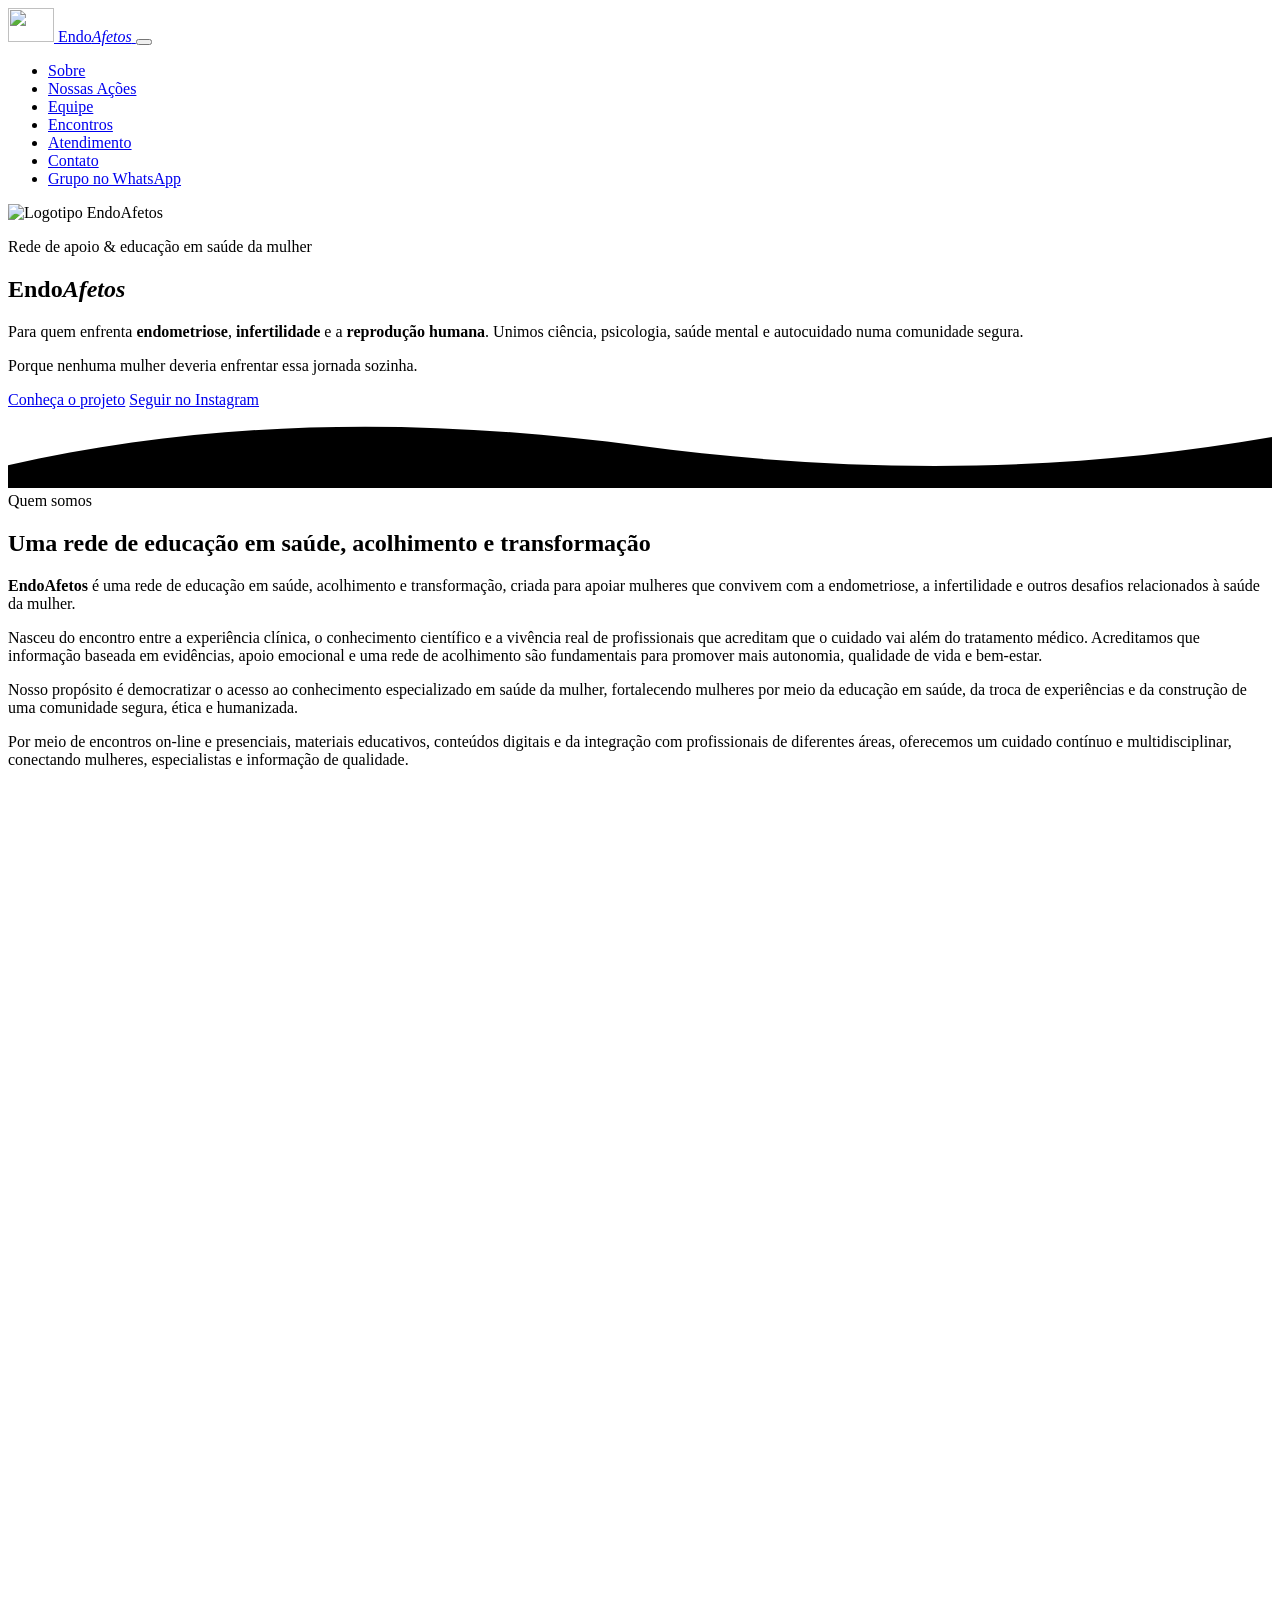
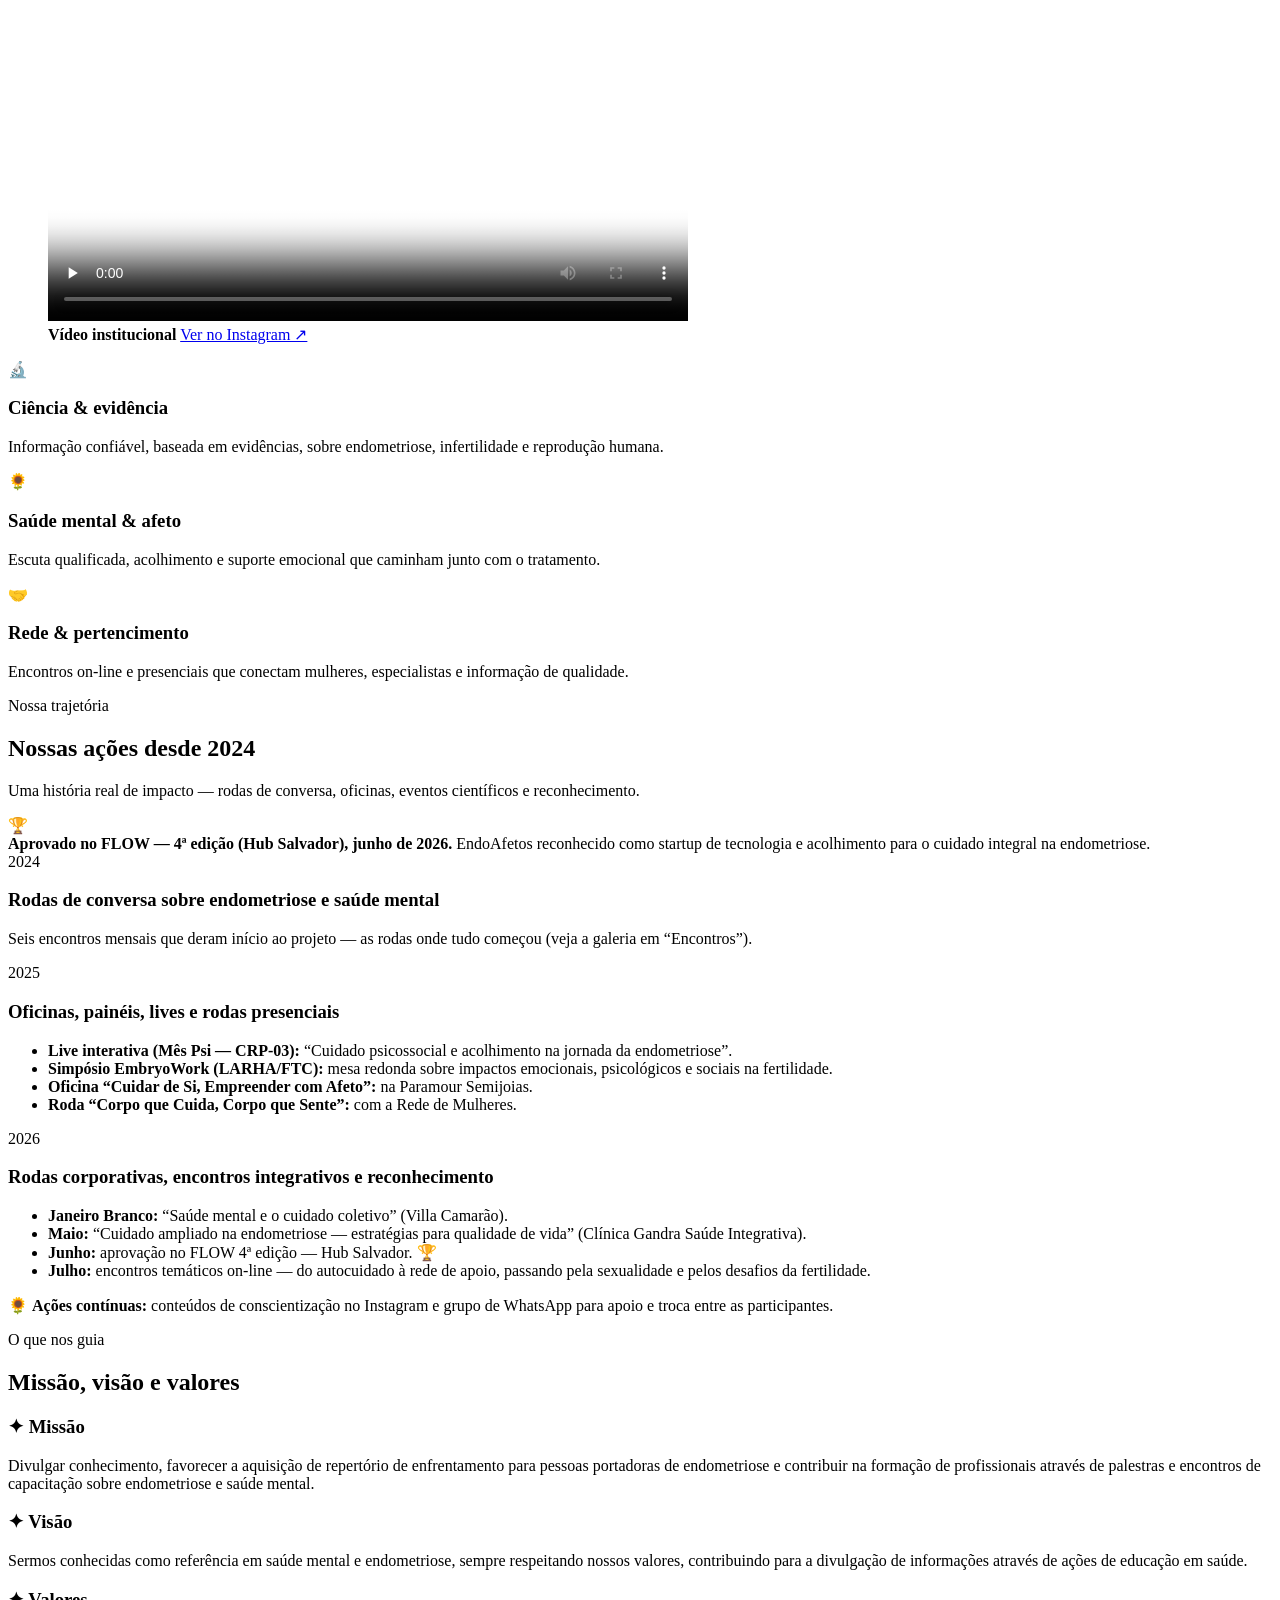
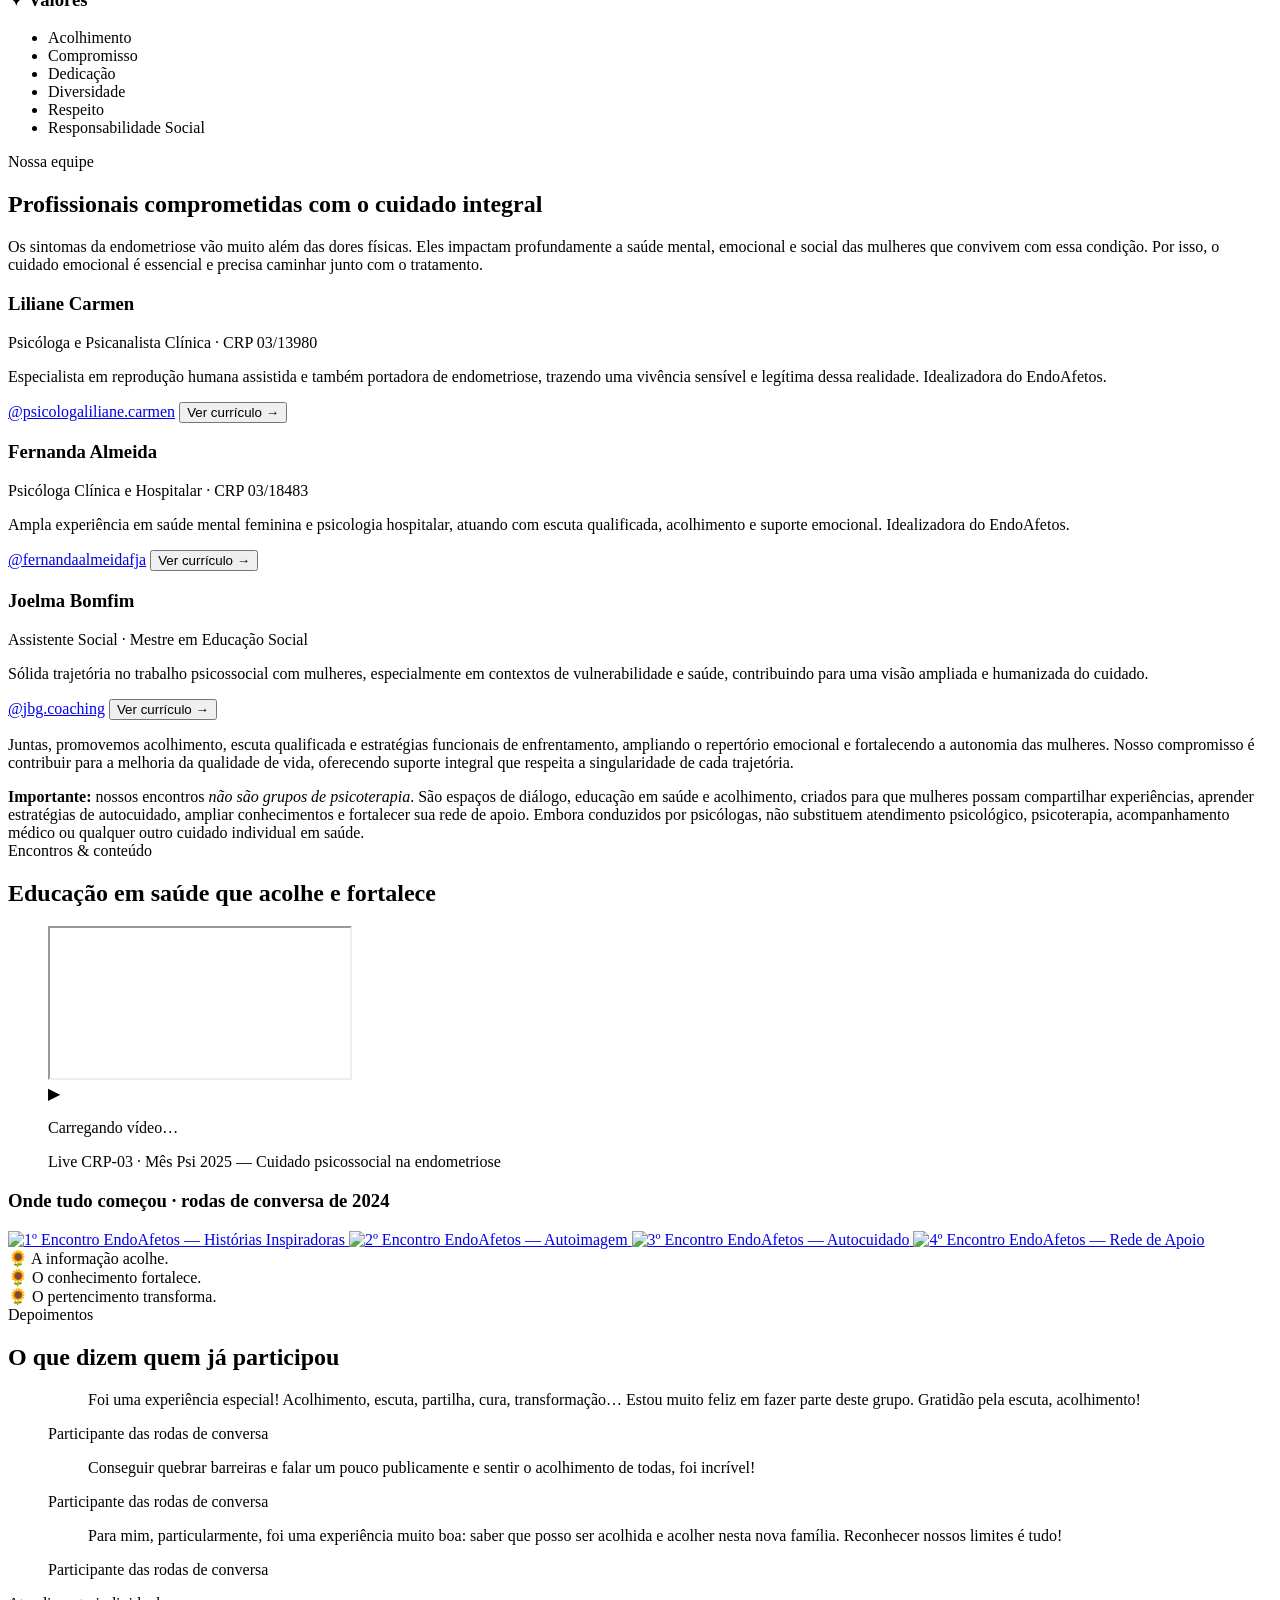
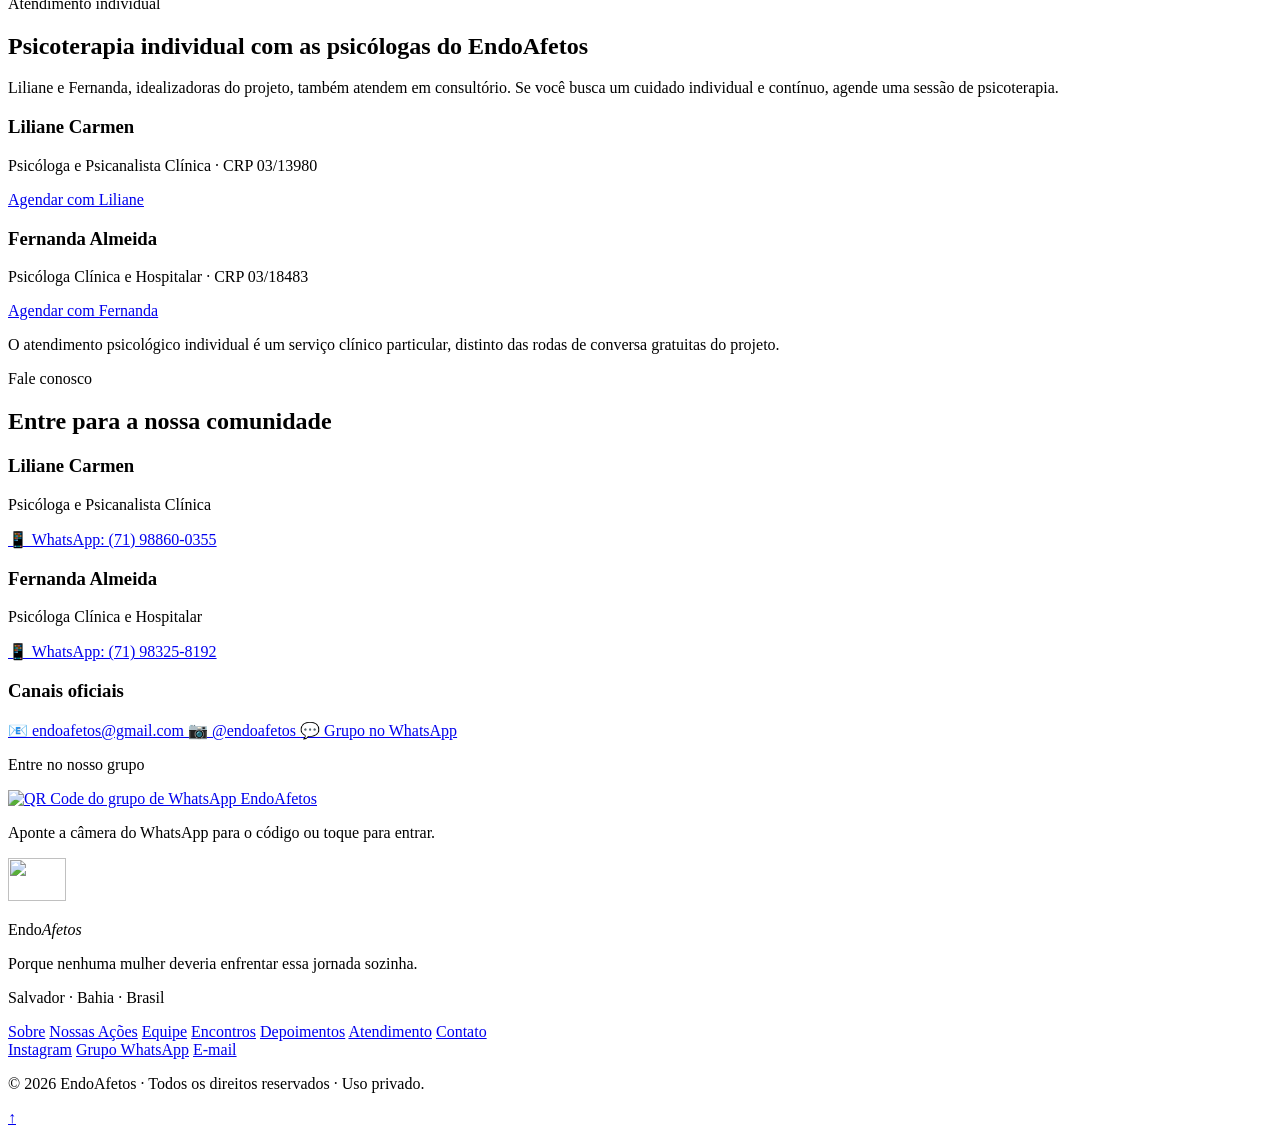
==== index.html @ ef3b1a1c "Add Google Analytics tracking code Added Google Analytics tracking code to the HTML file." ====
<!DOCTYPE html>
<html lang="pt-BR">
<head>
  <!-- Google tag (gtag.js) -->
<script async src="https://www.googletagmanager.com/gtag/js?id=G-DM0P31BK5B">
</script>
<script>
  window.dataLayer = window.dataLayer || [];
  function gtag(){dataLayer.push(arguments);}
  gtag('js', new Date());

  gtag('config', 'G-DM0P31BK5B');
</script>
<meta charset="UTF-8" />
<meta name="viewport" content="width=device-width, initial-scale=1.0" />

<!-- ============================================================= -->
<!--  SEO PRINCIPAL                                                -->
<!-- ============================================================= -->
<title>EndoAfetos — Endometriose e Saúde da Mulher | Salvador</title>
<meta name="description" content="EndoAfetos: rede de apoio e educação em saúde da mulher com endometriose, infertilidade e reprodução humana, em Salvador-BA. Você não está sozinha." />
<meta name="keywords" content="Endometriose, Infertilidade, Saúde da Mulher, Educação em Saúde, Saúde Mental Feminina, Psicologia na Endometriose, Rede de Apoio para Endometriose, Autocuidado Feminino, Reprodução Humana, Comunidade para Mulheres com Endometriose, Salvador, Bahia, Brasil" />
<meta name="author" content="EndoAfetos" />
<meta name="robots" content="index, follow, max-image-preview:large" />
<meta name="language" content="Portuguese" />
<meta name="rating" content="general" />
<link rel="canonical" href="https://www.endoafetos.com.br/" />

<!-- ============================================================= -->
<!--  GEOLOCALIZAÇÃO (Salvador > Bahia > Brasil)                   -->
<!-- ============================================================= -->
<meta name="geo.region" content="BR-BA" />
<meta name="geo.placename" content="Salvador, Bahia, Brasil" />
<meta name="geo.position" content="-12.9714;-38.5014" />
<meta name="ICBM" content="-12.9714, -38.5014" />
<meta name="DC.title" content="EndoAfetos — Salvador, Bahia, Brasil" />

<!-- ============================================================= -->
<!--  OPEN GRAPH / REDES SOCIAIS                                   -->
<!-- ============================================================= -->
<meta property="og:type" content="website" />
<meta property="og:site_name" content="EndoAfetos" />
<meta property="og:locale" content="pt_BR" />
<meta property="og:title" content="EndoAfetos — Rede de Apoio e Educação em Saúde da Mulher" />
<meta property="og:description" content="Rede de apoio e educação em saúde da mulher, para quem enfrenta endometriose, infertilidade e reprodução humana. Uma comunidade segura em Salvador, Bahia." />
<meta property="og:url" content="https://www.endoafetos.com.br/" />
<meta property="og:image" content="https://www.endoafetos.com.br/assets/logo.jpg" />
<meta property="og:image:alt" content="EndoAfetos — rede de apoio para mulheres com endometriose" />

<meta name="twitter:card" content="summary_large_image" />
<meta name="twitter:title" content="EndoAfetos — Rede de Apoio e Educação em Saúde da Mulher" />
<meta name="twitter:description" content="Rede de apoio e educação em saúde da mulher: endometriose, infertilidade e reprodução humana. Salvador, Bahia." />
<meta name="twitter:image" content="https://www.endoafetos.com.br/assets/logo.jpg" />
<meta name="twitter:image:alt" content="EndoAfetos — rede de apoio para mulheres com endometriose" />

<meta name="theme-color" content="#b3427a" />

<!-- Ícones -->
<link rel="icon" href="favicon.ico" sizes="any" />
<link rel="icon" type="image/png" href="assets/logo.png" />
<link rel="apple-touch-icon" href="assets/logo.png" />

<!-- Fontes -->
<link rel="preconnect" href="https://fonts.googleapis.com" />
<link rel="preconnect" href="https://fonts.gstatic.com" crossorigin />
<link href="https://fonts.googleapis.com/css2?family=Fraunces:ital,opsz,wght@0,9..144,400;0,9..144,500;0,9..144,600;1,9..144,400&family=Nunito:wght@300;400;500;600;700&display=swap" rel="stylesheet" />

<!-- Estilos -->
<link rel="stylesheet" href="styles.css" />

<!-- ============================================================= -->
<!--  DADOS ESTRUTURADOS (JSON-LD)                                 -->
<!-- ============================================================= -->
<script type="application/ld+json">
{
  "@context": "https://schema.org",
  "@type": ["Organization", "MedicalOrganization"],
  "name": "EndoAfetos",
  "alternateName": "EndoAfetos — Rede de Apoio e Educação em Saúde da Mulher",
  "description": "Rede de apoio e educação em saúde da mulher, para quem enfrenta endometriose, infertilidade e reprodução humana. Une ciência, psicologia, saúde mental e autocuidado numa comunidade segura.",
  "url": "https://www.endoafetos.com.br/",
  "logo": "https://www.endoafetos.com.br/assets/logo.png",
  "email": "endoafetos@gmail.com",
  "telephone": "+55-71-98860-0355",
  "contactPoint": [
    {
      "@type": "ContactPoint",
      "contactType": "atendimento",
      "telephone": "+55-71-98860-0355",
      "email": "endoafetos@gmail.com",
      "areaServed": "BR",
      "availableLanguage": "Portuguese"
    }
  ],
  "slogan": "Porque nenhuma mulher deveria enfrentar essa jornada sozinha",
  "areaServed": [
    { "@type": "City", "name": "Salvador" },
    { "@type": "State", "name": "Bahia" },
    { "@type": "Country", "name": "Brasil" }
  ],
  "address": {
    "@type": "PostalAddress",
    "addressLocality": "Salvador",
    "addressRegion": "BA",
    "addressCountry": "BR"
  },
  "knowsAbout": [
    "Endometriose",
    "Infertilidade",
    "Saúde da Mulher",
    "Educação em Saúde",
    "Saúde Mental Feminina",
    "Psicologia na Endometriose",
    "Reprodução Humana",
    "Autocuidado Feminino"
  ],
  "sameAs": [
    "https://www.instagram.com/endoafetos"
  ],
  "member": [
    { "@type": "Person", "name": "Liliane Carmen Souza dos Santos", "jobTitle": "Psicóloga e Psicanalista Clínica (CRP 03/13980)" },
    { "@type": "Person", "name": "Fernanda de Jesus Almeida", "jobTitle": "Psicóloga Clínica e Hospitalar (CRP 03/18483)" },
    { "@type": "Person", "name": "Joelma Bomfim Gomes", "jobTitle": "Assistente Social" }
  ]
}
</script>

<!-- ============================================================= -->
<!--  DADOS ESTRUTURADOS DO VÍDEO (VideoObject)                    -->
<!-- ============================================================= -->
<script type="application/ld+json">
{
  "@context": "https://schema.org",
  "@type": "VideoObject",
  "name": "EndoAfetos — Você não precisa enfrentar essa jornada sozinha",
  "description": "Vídeo institucional do EndoAfetos: rede de apoio e educação em saúde da mulher para quem enfrenta endometriose, infertilidade e reprodução humana, com atuação em Salvador, Bahia.",
  "thumbnailUrl": "https://www.endoafetos.com.br/assets/reel-poster.jpg",
  "uploadDate": "2026-07-12T19:31:24-03:00",
  "duration": "PT1M54S",
  "contentUrl": "https://www.endoafetos.com.br/assets/video-institucional.mp4",
  "url": "https://www.endoafetos.com.br/#sobre",
  "inLanguage": "pt-BR",
  "isFamilyFriendly": true,
  "publisher": {
    "@type": "Organization",
    "name": "EndoAfetos",
    "logo": {
      "@type": "ImageObject",
      "url": "https://www.endoafetos.com.br/assets/logo.png"
    }
  }
}
</script>
</head>

<body>

<!-- ============================================================= -->
<!--  CABEÇALHO / NAVEGAÇÃO                                        -->
<!-- ============================================================= -->
<header class="site-header" id="topo">
  <nav class="nav" aria-label="Navegação principal">
    <a href="#inicio" class="nav__brand" aria-label="EndoAfetos — início">
      <img src="assets/logo.png" alt="" class="nav__logo" width="46" height="34" />
      <span class="nav__name">Endo<em>Afetos</em></span>
    </a>

    <button class="nav__toggle" id="navToggle" aria-label="Abrir menu" aria-expanded="false" aria-controls="navMenu">
      <span></span><span></span><span></span>
    </button>

    <ul class="nav__menu" id="navMenu">
      <li><a href="#sobre">Sobre</a></li>
      <li><a href="#acoes">Nossas Ações</a></li>
      <li><a href="#equipe">Equipe</a></li>
      <li><a href="#encontros">Encontros</a></li>
      <li><a href="#atendimento">Atendimento</a></li>
      <li><a href="#contato">Contato</a></li>
      <li>
        <a class="nav__cta" href="https://chat.whatsapp.com/E5Iflq8UeuzA25avrBPejQ?s=qt&amp;p=a&amp;ilr=4&amp;amv=2" target="_blank" rel="noopener noreferrer">
          Grupo no WhatsApp
        </a>
      </li>
    </ul>
  </nav>
</header>

<main>

  <!-- ===================== HERO ===================== -->
  <section class="hero" id="inicio">
    <div class="hero__glow" aria-hidden="true"></div>
    <div class="hero__inner">
      <img src="assets/logo.png" alt="Logotipo EndoAfetos" class="hero__logo" width="120" height="89" />
      <p class="hero__eyebrow">Rede de apoio &amp; educação em saúde da mulher</p>
      <h1 class="hero__title">Endo<em>Afetos</em></h1>
      <p class="hero__lead">
        Para quem enfrenta <strong>endometriose</strong>, <strong>infertilidade</strong> e a
        <strong>reprodução humana</strong>. Unimos ciência, psicologia, saúde mental e autocuidado
        numa comunidade segura.
      </p>
      <p class="hero__tagline">Porque nenhuma mulher deveria enfrentar essa jornada sozinha.</p>
      <div class="hero__actions">
        <a href="#sobre" class="btn btn--primary">Conheça o projeto</a>
        <a class="btn btn--ghost" href="https://www.instagram.com/endoafetos?igsh=b2N2YWlhNDV5cjNh" target="_blank" rel="noopener noreferrer">
          Seguir no Instagram
        </a>
      </div>
    </div>
    <div class="hero__wave" aria-hidden="true">
      <svg viewBox="0 0 1440 90" preserveAspectRatio="none"><path d="M0,64 C240,10 480,10 720,42 C960,74 1200,74 1440,32 L1440,90 L0,90 Z"></path></svg>
    </div>
  </section>

  <!-- ===================== SOBRE ===================== -->
  <section class="section" id="sobre">
    <div class="container">
      <div class="section__head reveal">
        <span class="kicker">Quem somos</span>
        <h2>Uma rede de educação em saúde, acolhimento e transformação</h2>
      </div>
      <div class="sobre-grid">
        <div class="prose reveal">
          <p>
            <strong>EndoAfetos</strong> é uma rede de educação em saúde, acolhimento e transformação, criada para
            apoiar mulheres que convivem com a endometriose, a infertilidade e outros desafios relacionados à
            saúde da mulher.
          </p>
          <p>
            Nasceu do encontro entre a experiência clínica, o conhecimento científico e a vivência real de
            profissionais que acreditam que o cuidado vai além do tratamento médico. Acreditamos que informação
            baseada em evidências, apoio emocional e uma rede de acolhimento são fundamentais para promover mais
            autonomia, qualidade de vida e bem-estar.
          </p>
          <p>
            Nosso propósito é democratizar o acesso ao conhecimento especializado em saúde da mulher, fortalecendo
            mulheres por meio da educação em saúde, da troca de experiências e da construção de uma comunidade
            segura, ética e humanizada.
          </p>
          <p>
            Por meio de encontros on-line e presenciais, materiais educativos, conteúdos digitais e da integração
            com profissionais de diferentes áreas, oferecemos um cuidado contínuo e multidisciplinar, conectando
            mulheres, especialistas e informação de qualidade.
          </p>
        </div>

        <!-- Vídeo institucional em destaque (hospedado no site: tela cheia sem sair daqui) -->
        <figure class="reel reveal">
          <video class="reel__video" controls playsinline preload="none"
            poster="assets/reel-poster.jpg" width="640" height="1136">
            <source src="assets/video-institucional.mp4" type="video/mp4" />
            Seu navegador não suporta vídeo.
            <a href="https://www.instagram.com/reel/Data2eSg54O/" target="_blank" rel="noopener noreferrer">Assista no Instagram</a>.
          </video>
          <figcaption>
            <strong>Vídeo institucional</strong>
            <a href="https://www.instagram.com/reel/Data2eSg54O/" target="_blank" rel="noopener noreferrer">Ver no Instagram ↗</a>
          </figcaption>
        </figure>
      </div>

      <div class="feature-grid">
        <article class="feature reveal">
          <span class="feature__icon" aria-hidden="true">🔬</span>
          <h3>Ciência &amp; evidência</h3>
          <p>Informação confiável, baseada em evidências, sobre endometriose, infertilidade e reprodução humana.</p>
        </article>
        <article class="feature reveal">
          <span class="feature__icon" aria-hidden="true">🌻</span>
          <h3>Saúde mental &amp; afeto</h3>
          <p>Escuta qualificada, acolhimento e suporte emocional que caminham junto com o tratamento.</p>
        </article>
        <article class="feature reveal">
          <span class="feature__icon" aria-hidden="true">🤝</span>
          <h3>Rede &amp; pertencimento</h3>
          <p>Encontros on-line e presenciais que conectam mulheres, especialistas e informação de qualidade.</p>
        </article>
      </div>
    </div>
  </section>

  <!-- ===================== NOSSAS AÇÕES ===================== -->
  <section class="section section--tint" id="acoes">
    <div class="container">
      <div class="section__head reveal">
        <span class="kicker">Nossa trajetória</span>
        <h2>Nossas ações desde 2024</h2>
        <p>Uma história real de impacto — rodas de conversa, oficinas, eventos científicos e reconhecimento.</p>
      </div>

      <div class="badge-highlight reveal">
        <span class="badge-highlight__icon" aria-hidden="true">🏆</span>
        <div>
          <strong>Aprovado no FLOW — 4ª edição (Hub Salvador), junho de 2026.</strong>
          EndoAfetos reconhecido como startup de tecnologia e acolhimento para o cuidado integral na endometriose.
        </div>
      </div>

      <div class="timeline">
        <div class="tl-year reveal">
          <div class="tl-year__label">2024</div>
          <div class="tl-year__body">
            <h3>Rodas de conversa sobre endometriose e saúde mental</h3>
            <p>Seis encontros mensais que deram início ao projeto — as rodas onde tudo começou (veja a galeria em “Encontros”).</p>
          </div>
        </div>

        <div class="tl-year reveal">
          <div class="tl-year__label">2025</div>
          <div class="tl-year__body">
            <h3>Oficinas, painéis, lives e rodas presenciais</h3>
            <ul class="tl-list">
              <li><strong>Live interativa (Mês Psi — CRP-03):</strong> “Cuidado psicossocial e acolhimento na jornada da endometriose”.</li>
              <li><strong>Simpósio EmbryoWork (LARHA/FTC):</strong> mesa redonda sobre impactos emocionais, psicológicos e sociais na fertilidade.</li>
              <li><strong>Oficina “Cuidar de Si, Empreender com Afeto”:</strong> na Paramour Semijoias.</li>
              <li><strong>Roda “Corpo que Cuida, Corpo que Sente”:</strong> com a Rede de Mulheres.</li>
            </ul>
          </div>
        </div>

        <div class="tl-year reveal">
          <div class="tl-year__label">2026</div>
          <div class="tl-year__body">
            <h3>Rodas corporativas, encontros integrativos e reconhecimento</h3>
            <ul class="tl-list">
              <li><strong>Janeiro Branco:</strong> “Saúde mental e o cuidado coletivo” (Villa Camarão).</li>
              <li><strong>Maio:</strong> “Cuidado ampliado na endometriose — estratégias para qualidade de vida” (Clínica Gandra Saúde Integrativa).</li>
              <li><strong>Junho:</strong> aprovação no FLOW 4ª edição — Hub Salvador. 🏆</li>
              <li><strong>Julho:</strong> encontros temáticos on-line — do autocuidado à rede de apoio, passando pela sexualidade e pelos desafios da fertilidade.</li>
            </ul>
          </div>
        </div>
      </div>

      <p class="tl-continuous reveal"><span aria-hidden="true">🌻</span> <strong>Ações contínuas:</strong> conteúdos de conscientização no Instagram e grupo de WhatsApp para apoio e troca entre as participantes.</p>
    </div>
  </section>

  <!-- ===================== MISSÃO / VISÃO / VALORES ===================== -->
  <section class="section" id="mvv">
    <div class="container">
      <div class="section__head reveal">
        <span class="kicker">O que nos guia</span>
        <h2>Missão, visão e valores</h2>
      </div>
      <div class="mvv-grid">
        <article class="mvv-card reveal">
          <h3><span aria-hidden="true">✦</span> Missão</h3>
          <p>
            Divulgar conhecimento, favorecer a aquisição de repertório de enfrentamento para pessoas portadoras
            de endometriose e contribuir na formação de profissionais através de palestras e encontros de
            capacitação sobre endometriose e saúde mental.
          </p>
        </article>
        <article class="mvv-card reveal">
          <h3><span aria-hidden="true">✦</span> Visão</h3>
          <p>
            Sermos conhecidas como referência em saúde mental e endometriose, sempre respeitando nossos valores,
            contribuindo para a divulgação de informações através de ações de educação em saúde.
          </p>
        </article>
        <article class="mvv-card reveal">
          <h3><span aria-hidden="true">✦</span> Valores</h3>
          <ul class="value-list">
            <li>Acolhimento</li>
            <li>Compromisso</li>
            <li>Dedicação</li>
            <li>Diversidade</li>
            <li>Respeito</li>
            <li>Responsabilidade Social</li>
          </ul>
        </article>
      </div>
    </div>
  </section>

  <!-- ===================== EQUIPE ===================== -->
  <section class="section section--tint" id="equipe">
    <div class="container">
      <div class="section__head reveal">
        <span class="kicker">Nossa equipe</span>
        <h2>Profissionais comprometidas com o cuidado integral</h2>
      </div>

      <div class="prose prose--center reveal">
        <p>
          Os sintomas da endometriose vão muito além das dores físicas. Eles impactam profundamente a saúde
          mental, emocional e social das mulheres que convivem com essa condição. Por isso, o cuidado emocional
          é essencial e precisa caminhar junto com o tratamento.
        </p>
      </div>

      <div class="team-grid">

        <!-- Liliane -->
        <article class="member reveal">
          <div class="member__photo" data-initials="LC">
            <img src="assets/LilianeCarmen.jpg" alt="Liliane Carmen" loading="lazy" onerror="this.style.display='none'" />
          </div>
          <h3 class="member__name">Liliane Carmen</h3>
          <p class="member__role">Psicóloga e Psicanalista Clínica · CRP 03/13980</p>
          <p class="member__bio">
            Especialista em reprodução humana assistida e também portadora de endometriose, trazendo uma vivência
            sensível e legítima dessa realidade. Idealizadora do EndoAfetos.
          </p>
          <div class="member__links">
            <a href="https://www.instagram.com/psicologaliliane.carmen" target="_blank" rel="noopener noreferrer">@psicologaliliane.carmen</a>
            <button class="link-btn" data-modal="modal-liliane" type="button">Ver currículo →</button>
          </div>
        </article>

        <!-- Fernanda -->
        <article class="member reveal">
          <div class="member__photo" data-initials="FA">
            <img src="assets/FernandaAlmeida.jpg" alt="Fernanda Almeida" loading="lazy" onerror="this.style.display='none'" />
          </div>
          <h3 class="member__name">Fernanda Almeida</h3>
          <p class="member__role">Psicóloga Clínica e Hospitalar · CRP 03/18483</p>
          <p class="member__bio">
            Ampla experiência em saúde mental feminina e psicologia hospitalar, atuando com escuta qualificada,
            acolhimento e suporte emocional. Idealizadora do EndoAfetos.
          </p>
          <div class="member__links">
            <a href="https://www.instagram.com/fernandaalmeidafja" target="_blank" rel="noopener noreferrer">@fernandaalmeidafja</a>
            <button class="link-btn" data-modal="modal-fernanda" type="button">Ver currículo →</button>
          </div>
        </article>

        <!-- Joelma -->
        <article class="member reveal">
          <div class="member__photo" data-initials="JB">
            <img src="assets/JoelmaBomfim.jpg" alt="Joelma Bomfim" loading="lazy" onerror="this.style.display='none'" />
          </div>
          <h3 class="member__name">Joelma Bomfim</h3>
          <p class="member__role">Assistente Social · Mestre em Educação Social</p>
          <p class="member__bio">
            Sólida trajetória no trabalho psicossocial com mulheres, especialmente em contextos de
            vulnerabilidade e saúde, contribuindo para uma visão ampliada e humanizada do cuidado.
          </p>
          <div class="member__links">
            <a href="https://www.instagram.com/jbg.coaching" target="_blank" rel="noopener noreferrer">@jbg.coaching</a>
            <button class="link-btn" data-modal="modal-joelma" type="button">Ver currículo →</button>
          </div>
        </article>

      </div>

      <div class="team-statement reveal">
        <p>
          Juntas, promovemos acolhimento, escuta qualificada e estratégias funcionais de enfrentamento,
          ampliando o repertório emocional e fortalecendo a autonomia das mulheres. Nosso compromisso é
          contribuir para a melhoria da qualidade de vida, oferecendo suporte integral que respeita a
          singularidade de cada trajetória.
        </p>
        <div class="note-box">
          <strong>Importante:</strong> nossos encontros <em>não são grupos de psicoterapia</em>. São espaços de
          diálogo, educação em saúde e acolhimento, criados para que mulheres possam compartilhar experiências,
          aprender estratégias de autocuidado, ampliar conhecimentos e fortalecer sua rede de apoio. Embora
          conduzidos por psicólogas, não substituem atendimento psicológico, psicoterapia, acompanhamento médico
          ou qualquer outro cuidado individual em saúde.
        </div>
      </div>
    </div>
  </section>

  <!-- ===================== ENCONTROS / CONTEÚDO ===================== -->
  <section class="section" id="encontros">
    <div class="container">
      <div class="section__head reveal">
        <span class="kicker">Encontros &amp; conteúdo</span>
        <h2>Educação em saúde que acolhe e fortalece</h2>
      </div>

      <div class="video-grid">
        <!-- Para publicar um vídeo: preencha data-embed com o link do YouTube no formato
             https://www.youtube.com/embed/ID_DO_VIDEO  (veja o README) -->
        <figure class="video reveal">
          <div class="video__frame" data-embed="https://www.youtube.com/embed/Co_HKr2B40M">
            <iframe title="Live CRP-03 — Cuidado psicossocial na endometriose" src="" loading="lazy"
              allow="accelerometer; autoplay; clipboard-write; encrypted-media; gyroscope; picture-in-picture"
              allowfullscreen></iframe>
            <div class="video__placeholder">
              <span aria-hidden="true">▶</span>
              <p>Carregando vídeo…</p>
            </div>
          </div>
          <figcaption>Live CRP-03 · Mês Psi 2025 — Cuidado psicossocial na endometriose</figcaption>
        </figure>
      </div>

      <!-- Galeria dos encontros presenciais de 2024 -->
      <h3 class="block-title reveal">Onde tudo começou · rodas de conversa de 2024</h3>
      <div class="gallery reveal">
        <a class="gallery__item" href="assets/Depoimentos/IMG-20260713-WA0001.jpg" target="_blank" rel="noopener noreferrer">
          <img src="assets/Depoimentos/IMG-20260713-WA0001.jpg" alt="1º Encontro EndoAfetos — Histórias Inspiradoras" loading="lazy" />
        </a>
        <a class="gallery__item" href="assets/Depoimentos/IMG-20260713-WA0006.jpg" target="_blank" rel="noopener noreferrer">
          <img src="assets/Depoimentos/IMG-20260713-WA0006.jpg" alt="2º Encontro EndoAfetos — Autoimagem" loading="lazy" />
        </a>
        <a class="gallery__item" href="assets/Depoimentos/IMG-20260713-WA0008.jpg" target="_blank" rel="noopener noreferrer">
          <img src="assets/Depoimentos/IMG-20260713-WA0008.jpg" alt="3º Encontro EndoAfetos — Autocuidado" loading="lazy" />
        </a>
        <a class="gallery__item" href="assets/Depoimentos/IMG-20260713-WA0005.jpg" target="_blank" rel="noopener noreferrer">
          <img src="assets/Depoimentos/IMG-20260713-WA0005.jpg" alt="4º Encontro EndoAfetos — Rede de Apoio" loading="lazy" />
        </a>
      </div>

      <div class="pillars reveal">
        <div class="pillar"><span aria-hidden="true">🌻</span> A informação acolhe.</div>
        <div class="pillar"><span aria-hidden="true">🌻</span> O conhecimento fortalece.</div>
        <div class="pillar"><span aria-hidden="true">🌻</span> O pertencimento transforma.</div>
      </div>
    </div>
  </section>

  <!-- ===================== DEPOIMENTOS ===================== -->
  <section class="section section--tint" id="depoimentos">
    <div class="container">
      <div class="section__head reveal">
        <span class="kicker">Depoimentos</span>
        <h2>O que dizem quem já participou</h2>
      </div>
      <div class="testi-grid">
        <figure class="testi reveal">
          <blockquote>Foi uma experiência especial! Acolhimento, escuta, partilha, cura, transformação… Estou muito feliz em fazer parte deste grupo. Gratidão pela escuta, acolhimento!</blockquote>
          <figcaption>Participante das rodas de conversa</figcaption>
        </figure>
        <figure class="testi reveal">
          <blockquote>Conseguir quebrar barreiras e falar um pouco publicamente e sentir o acolhimento de todas, foi incrível!</blockquote>
          <figcaption>Participante das rodas de conversa</figcaption>
        </figure>
        <figure class="testi reveal">
          <blockquote>Para mim, particularmente, foi uma experiência muito boa: saber que posso ser acolhida e acolher nesta nova família. Reconhecer nossos limites é tudo!</blockquote>
          <figcaption>Participante das rodas de conversa</figcaption>
        </figure>
      </div>
    </div>
  </section>

  <!-- ===================== ATENDIMENTO PSICOLÓGICO ===================== -->
  <section class="section" id="atendimento">
    <div class="container">
      <div class="section__head reveal">
        <span class="kicker">Atendimento individual</span>
        <h2>Psicoterapia individual com as psicólogas do EndoAfetos</h2>
        <p>Liliane e Fernanda, idealizadoras do projeto, também atendem em consultório. Se você busca um cuidado individual e contínuo, agende uma sessão de psicoterapia.</p>
      </div>

      <div class="attend-grid">
        <article class="attend-card reveal">
          <h3>Liliane Carmen</h3>
          <p class="attend-card__role">Psicóloga e Psicanalista Clínica · CRP 03/13980</p>
          <a class="btn btn--primary" href="https://wa.me/5571988600355?text=Ol%C3%A1%2C%20Liliane!%20Gostaria%20de%20agendar%20um%20atendimento%20psicol%C3%B3gico%20individual." target="_blank" rel="noopener noreferrer">Agendar com Liliane</a>
        </article>

        <article class="attend-card reveal">
          <h3>Fernanda Almeida</h3>
          <p class="attend-card__role">Psicóloga Clínica e Hospitalar · CRP 03/18483</p>
          <a class="btn btn--primary" href="https://wa.me/5571983258192?text=Ol%C3%A1%2C%20Fernanda!%20Gostaria%20de%20agendar%20um%20atendimento%20psicol%C3%B3gico%20individual." target="_blank" rel="noopener noreferrer">Agendar com Fernanda</a>
        </article>
      </div>

      <p class="attend-note reveal">O atendimento psicológico individual é um serviço clínico particular, distinto das rodas de conversa gratuitas do projeto.</p>
    </div>
  </section>

  <!-- ===================== CONTATO ===================== -->
  <section class="section section--tint" id="contato">
    <div class="container">
      <div class="section__head reveal">
        <span class="kicker">Fale conosco</span>
        <h2>Entre para a nossa comunidade</h2>
      </div>

      <div class="contact-grid">
        <div class="contact-cards">
          <article class="contact-card reveal">
            <h3>Liliane Carmen</h3>
            <p class="contact-card__role">Psicóloga e Psicanalista Clínica</p>
            <a class="contact-line" href="https://wa.me/5571988600355" target="_blank" rel="noopener noreferrer">
              <span aria-hidden="true">📱</span> WhatsApp: (71) 98860-0355
            </a>
          </article>

          <article class="contact-card reveal">
            <h3>Fernanda Almeida</h3>
            <p class="contact-card__role">Psicóloga Clínica e Hospitalar</p>
            <a class="contact-line" href="https://wa.me/5571983258192" target="_blank" rel="noopener noreferrer">
              <span aria-hidden="true">📱</span> WhatsApp: (71) 98325-8192
            </a>
          </article>

          <article class="contact-card reveal">
            <h3>Canais oficiais</h3>
            <a class="contact-line" href="mailto:endoafetos@gmail.com">
              <span aria-hidden="true">📧</span> endoafetos@gmail.com
            </a>
            <a class="contact-line" href="https://www.instagram.com/endoafetos?igsh=b2N2YWlhNDV5cjNh" target="_blank" rel="noopener noreferrer">
              <span aria-hidden="true">📷</span> @endoafetos
            </a>
            <a class="contact-line" href="https://chat.whatsapp.com/E5Iflq8UeuzA25avrBPejQ?s=qt&amp;p=a&amp;ilr=4&amp;amv=2" target="_blank" rel="noopener noreferrer">
              <span aria-hidden="true">💬</span> Grupo no WhatsApp
            </a>
          </article>
        </div>

        <div class="qr-panel reveal">
          <p class="qr-panel__title">Entre no nosso grupo</p>
          <a class="qr-single" href="https://chat.whatsapp.com/E5Iflq8UeuzA25avrBPejQ?s=qt&amp;p=a&amp;ilr=4&amp;amv=2" target="_blank" rel="noopener noreferrer">
            <img src="assets/qr-code.jpg" alt="QR Code do grupo de WhatsApp EndoAfetos" loading="lazy" />
          </a>
          <p class="qr-panel__note">Aponte a câmera do WhatsApp para o código ou toque para entrar.</p>
        </div>
      </div>
    </div>
  </section>

</main>

<!-- ===================== RODAPÉ ===================== -->
<footer class="footer">
  <div class="container footer__inner">
    <div class="footer__brand">
      <img src="assets/logo.png" alt="" width="58" height="43" />
      <p class="footer__name">Endo<em>Afetos</em></p>
      <p class="footer__tag">Porque nenhuma mulher deveria enfrentar essa jornada sozinha.</p>
      <p class="footer__geo">Salvador · Bahia · Brasil</p>
    </div>
    <nav class="footer__nav" aria-label="Navegação do rodapé">
      <a href="#sobre">Sobre</a>
      <a href="#acoes">Nossas Ações</a>
      <a href="#equipe">Equipe</a>
      <a href="#encontros">Encontros</a>
      <a href="#depoimentos">Depoimentos</a>
      <a href="#atendimento">Atendimento</a>
      <a href="#contato">Contato</a>
    </nav>
    <div class="footer__social">
      <a href="https://www.instagram.com/endoafetos?igsh=b2N2YWlhNDV5cjNh" target="_blank" rel="noopener noreferrer">Instagram</a>
      <a href="https://chat.whatsapp.com/E5Iflq8UeuzA25avrBPejQ?s=qt&amp;p=a&amp;ilr=4&amp;amv=2" target="_blank" rel="noopener noreferrer">Grupo WhatsApp</a>
      <a href="mailto:endoafetos@gmail.com">E-mail</a>
    </div>
  </div>
  <div class="footer__bottom">
    <p>© <span id="year">2026</span> EndoAfetos · Todos os direitos reservados · Uso privado.</p>
  </div>
</footer>

<!-- Botão voltar ao topo (navegação ágil) -->
<a href="#topo" class="to-top" id="toTop" aria-label="Voltar ao topo">↑</a>

<!-- ============================================================= -->
<!--  MODAIS DE CURRÍCULO (abas fora do principal só quando preciso) -->
<!-- ============================================================= -->
<div class="modal" id="modal-liliane" role="dialog" aria-modal="true" aria-labelledby="modal-liliane-title" hidden>
  <div class="modal__backdrop" data-close></div>
  <div class="modal__panel" role="document">
    <button class="modal__close" data-close aria-label="Fechar">×</button>
    <h3 id="modal-liliane-title">Liliane Carmen Souza dos Santos</h3>
    <p class="modal__sub">Psicóloga e Psicanalista Clínica · CRP 03/13980</p>
    <ul class="cv-list">
      <li>Graduada em Psicologia, com Título de Especialista em Psicologia Clínica.</li>
      <li>Pós-graduada em Psicologia Perinatal e da Parentalidade.</li>
      <li>Especialista em Psicanálise Clínica.</li>
      <li>Título de Capacitação aplicada à Psicologia em Reprodução Assistida pela Sociedade Brasileira de Reprodução Assistida (SBRA).</li>
      <li>Integra a equipe multidisciplinar da Clínica Huntington – Cenafert.</li>
      <li>Idealizadora do EndoAfetos, projeto voltado para a saúde mental feminina, com olhar psicossocial de mulheres com endometriose e infertilidade.</li>
    </ul>
    <a class="btn btn--primary btn--sm" href="https://www.instagram.com/psicologaliliane.carmen" target="_blank" rel="noopener noreferrer">Instagram @psicologaliliane.carmen</a>
  </div>
</div>

<div class="modal" id="modal-fernanda" role="dialog" aria-modal="true" aria-labelledby="modal-fernanda-title" hidden>
  <div class="modal__backdrop" data-close></div>
  <div class="modal__panel" role="document">
    <button class="modal__close" data-close aria-label="Fechar">×</button>
    <h3 id="modal-fernanda-title">Fernanda de Jesus Almeida</h3>
    <p class="modal__sub">Psicóloga · CRP 03/18483</p>
    <ul class="cv-list">
      <li>Especialista em Saúde Mental na modalidade de Residência pela UNEB.</li>
      <li>Pós-graduada em Psicologia Hospitalar.</li>
      <li>Formação em Gestalt-Terapia pelo Instituto Fratelli.</li>
      <li>Atua como psicóloga hospitalar em Salvador, com experiência em psico-oncologia, terapia intensiva e com pacientes portadoras de endometriose.</li>
      <li>Experiência em acompanhamento de adolescentes.</li>
      <li>Idealizadora do EndoAfetos, projeto voltado para a saúde mental feminina, com olhar psicossocial de mulheres com endometriose e infertilidade.</li>
    </ul>
    <a class="btn btn--primary btn--sm" href="https://www.instagram.com/fernandaalmeidafja" target="_blank" rel="noopener noreferrer">Instagram @fernandaalmeidafja</a>
  </div>
</div>

<div class="modal" id="modal-joelma" role="dialog" aria-modal="true" aria-labelledby="modal-joelma-title" hidden>
  <div class="modal__backdrop" data-close></div>
  <div class="modal__panel" role="document">
    <button class="modal__close" data-close aria-label="Fechar">×</button>
    <h3 id="modal-joelma-title">Joelma Bomfim Gomes</h3>
    <p class="modal__sub">Assistente Social</p>
    <p class="modal__block"><strong>Perfil profissional</strong><br />
      Mestrado em Educação Social e Intervenção Comunitária e sólida experiência em treinamento e suporte
      emocional. Trajetória que inclui a organização e facilitação de grupos de empoderamento para diversos
      públicos — pacientes com endometriose, pacientes pós-bariátricos e em tratamento de hemodiálise, além de
      jovens em situação de vulnerabilidade social e pessoas idosas em situação de exclusão social.
    </p>
    <p class="modal__block"><strong>Formação acadêmica</strong></p>
    <ul class="cv-list">
      <li>Mestrado em Educação Social e Intervenção Comunitária pela Universidade de Aveiro — Aveiro, Portugal (2016).</li>
      <li>Graduação em Serviço Social pelo Instituto Politécnico de Viseu — equivalência do curso de Serviço Social para Portugal (2007).</li>
    </ul>
    <a class="btn btn--primary btn--sm" href="https://www.instagram.com/jbg.coaching" target="_blank" rel="noopener noreferrer">Instagram @jbg.coaching</a>
  </div>
</div>

<script src="app.js" defer></script>

</body>
</html>
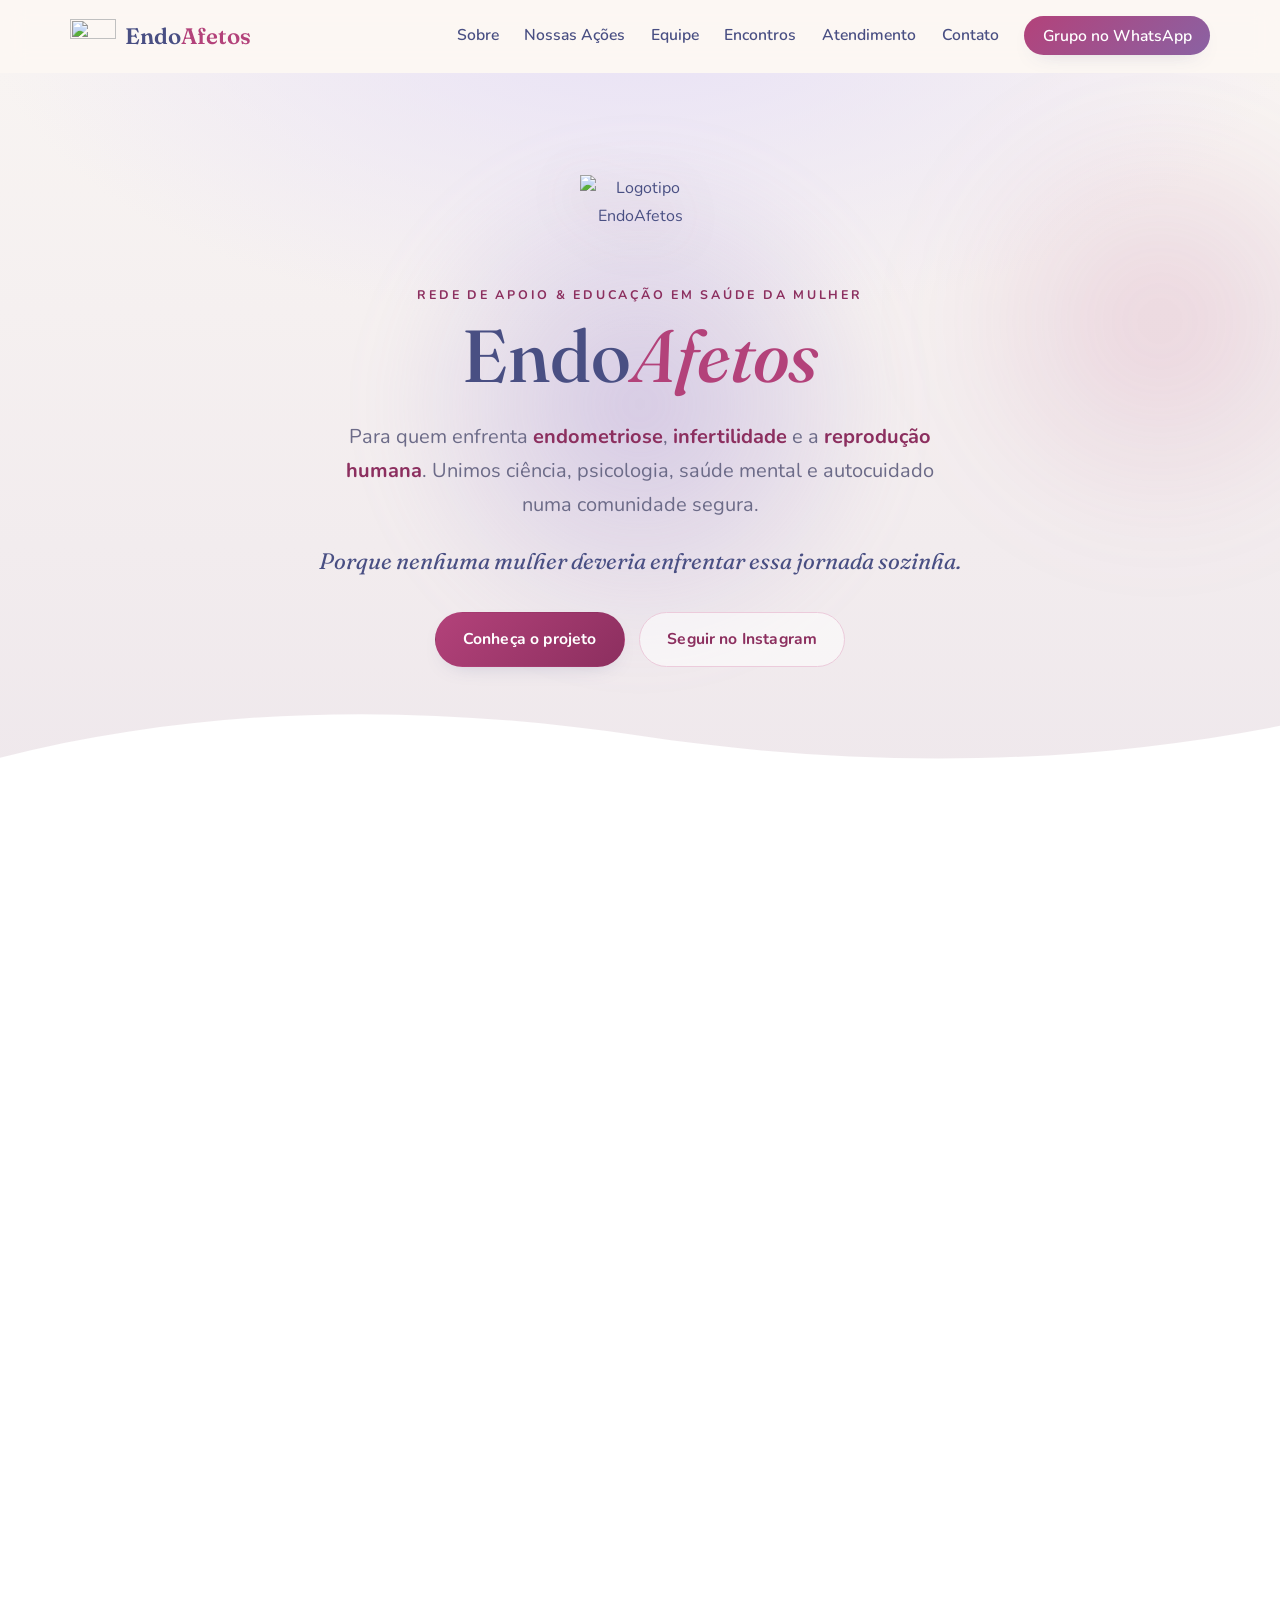
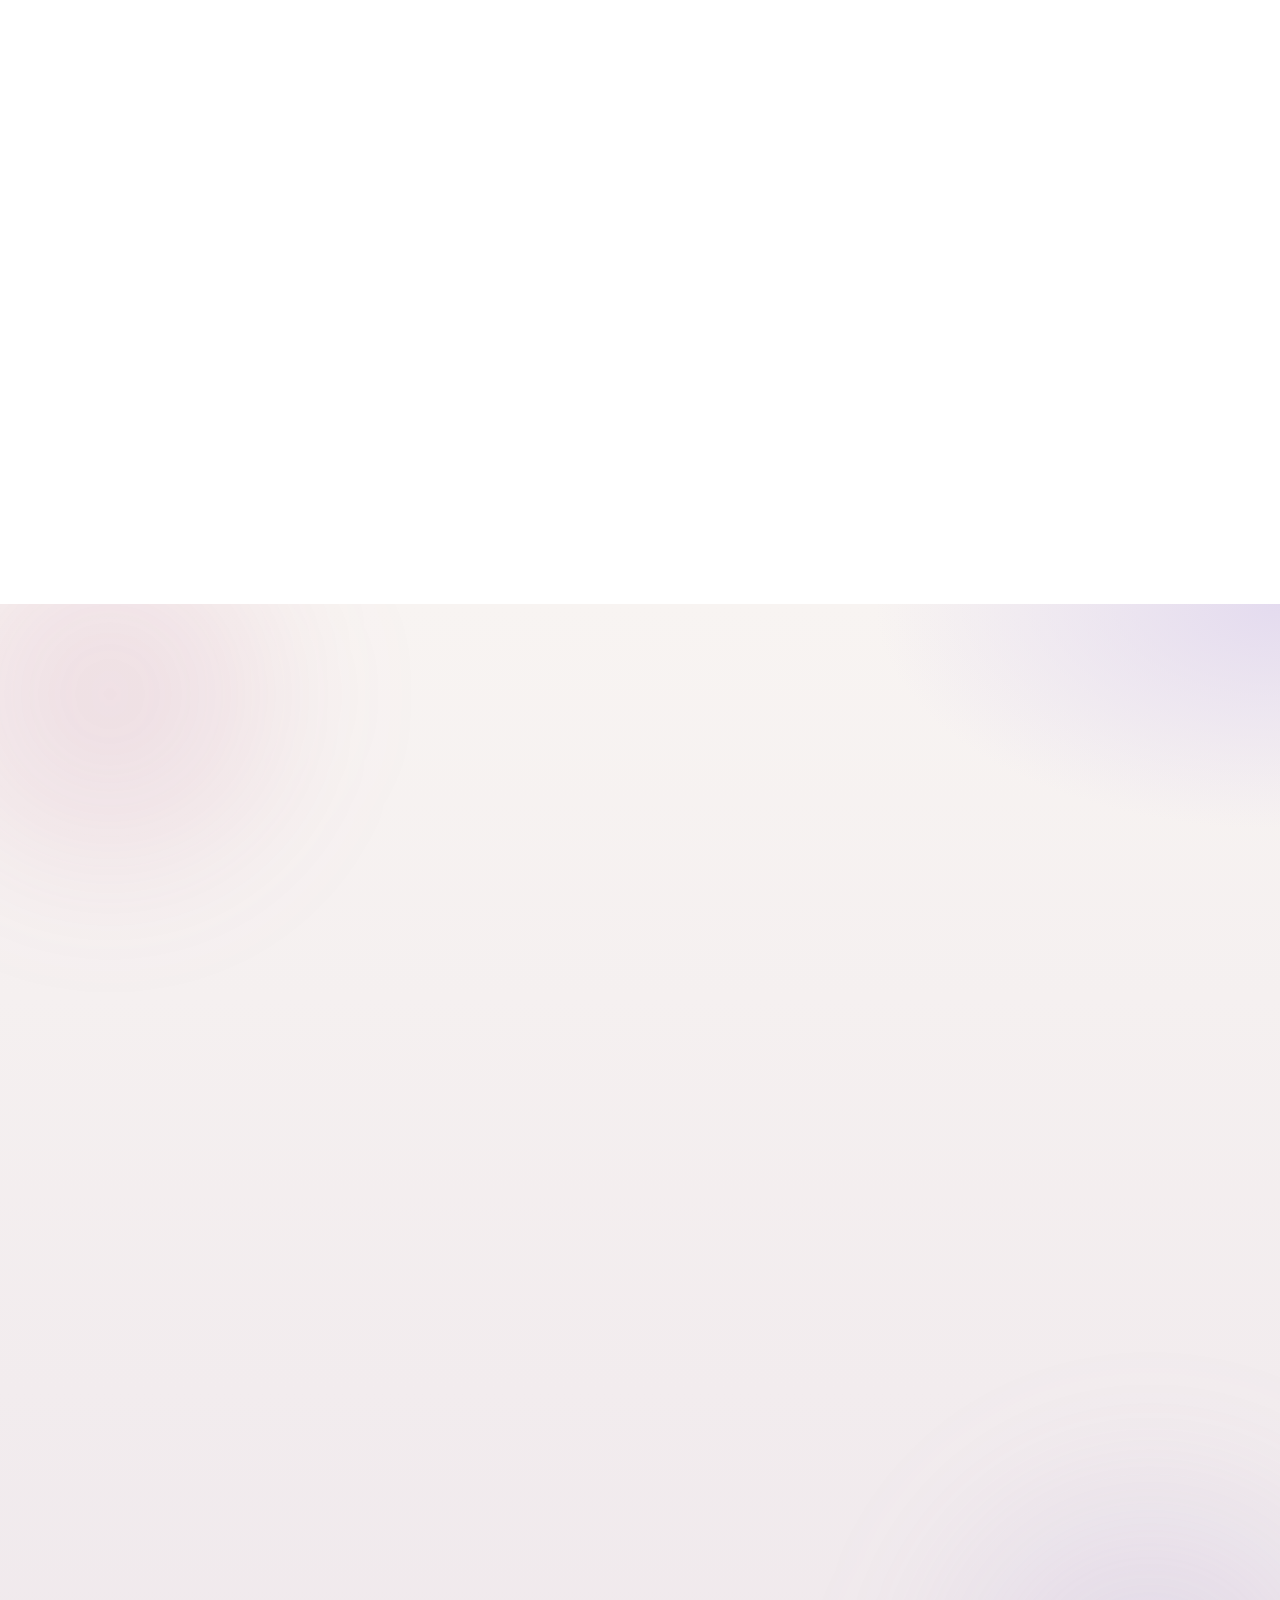
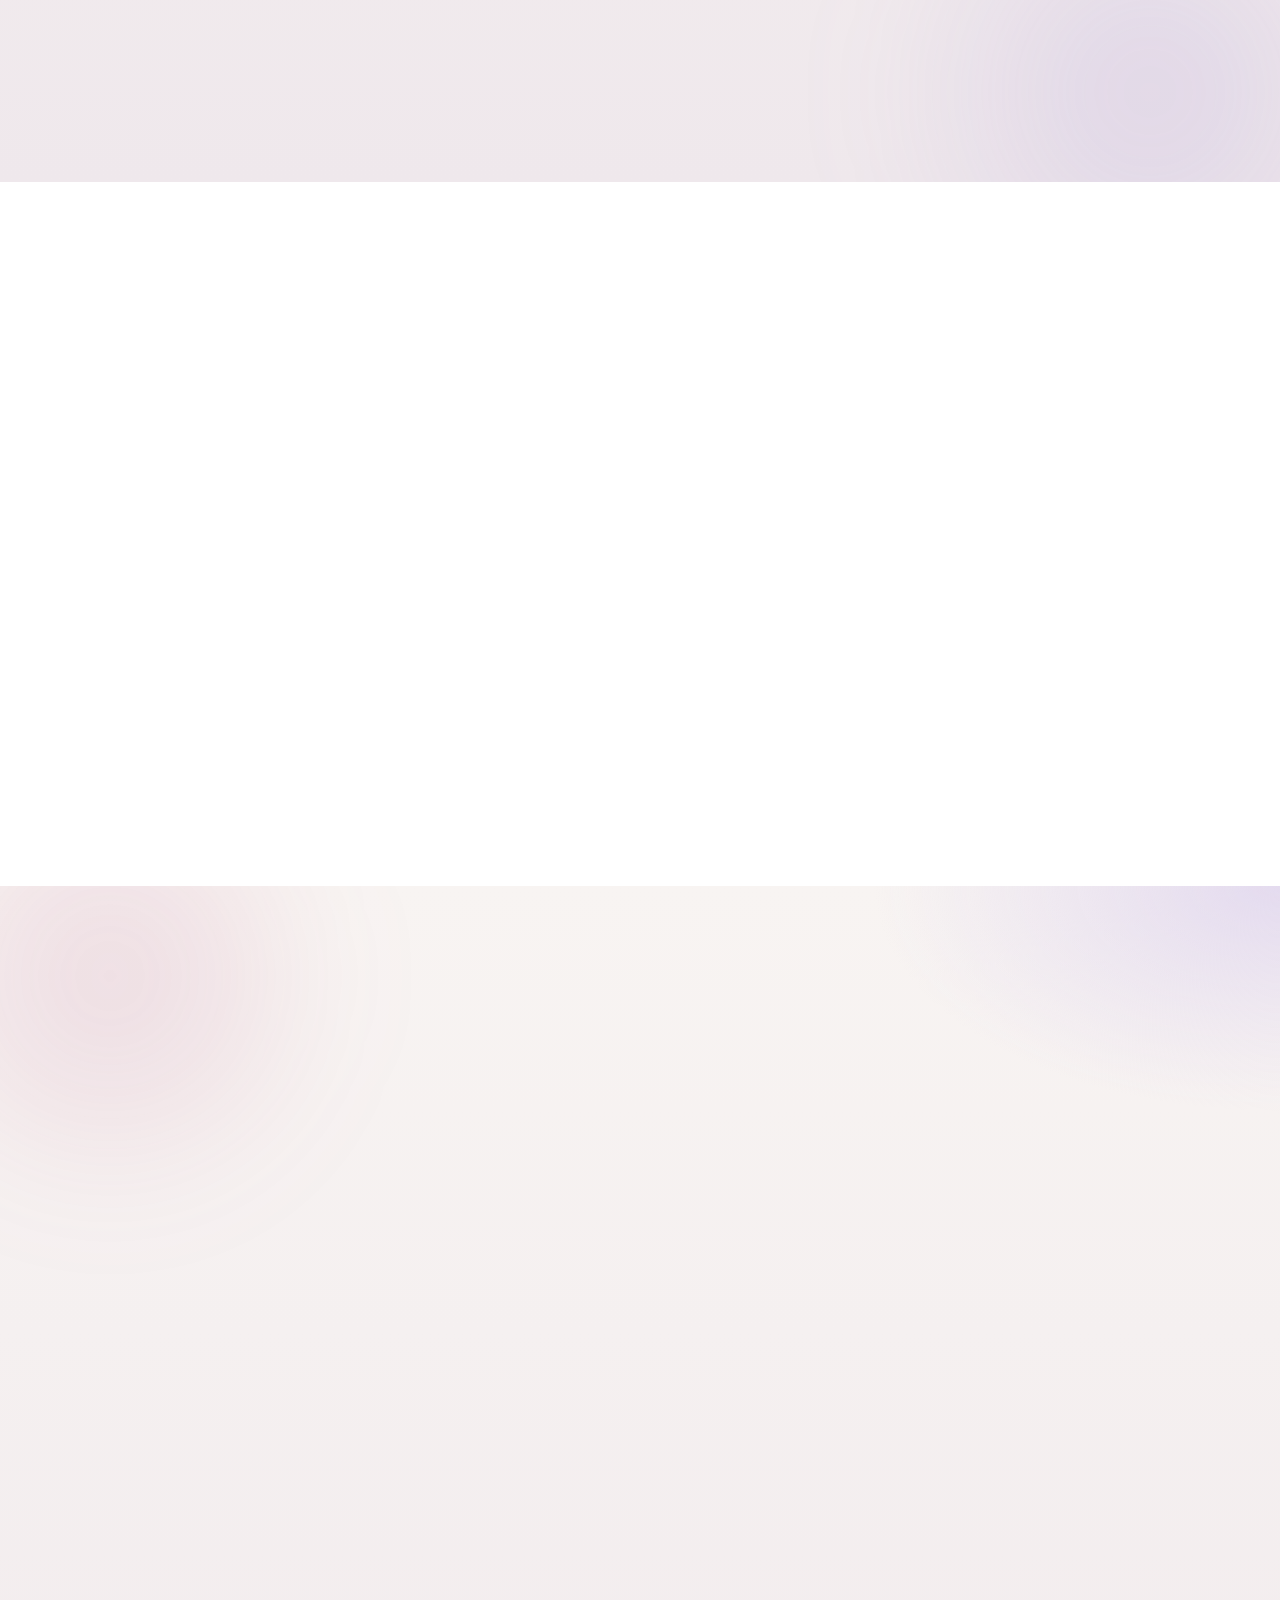
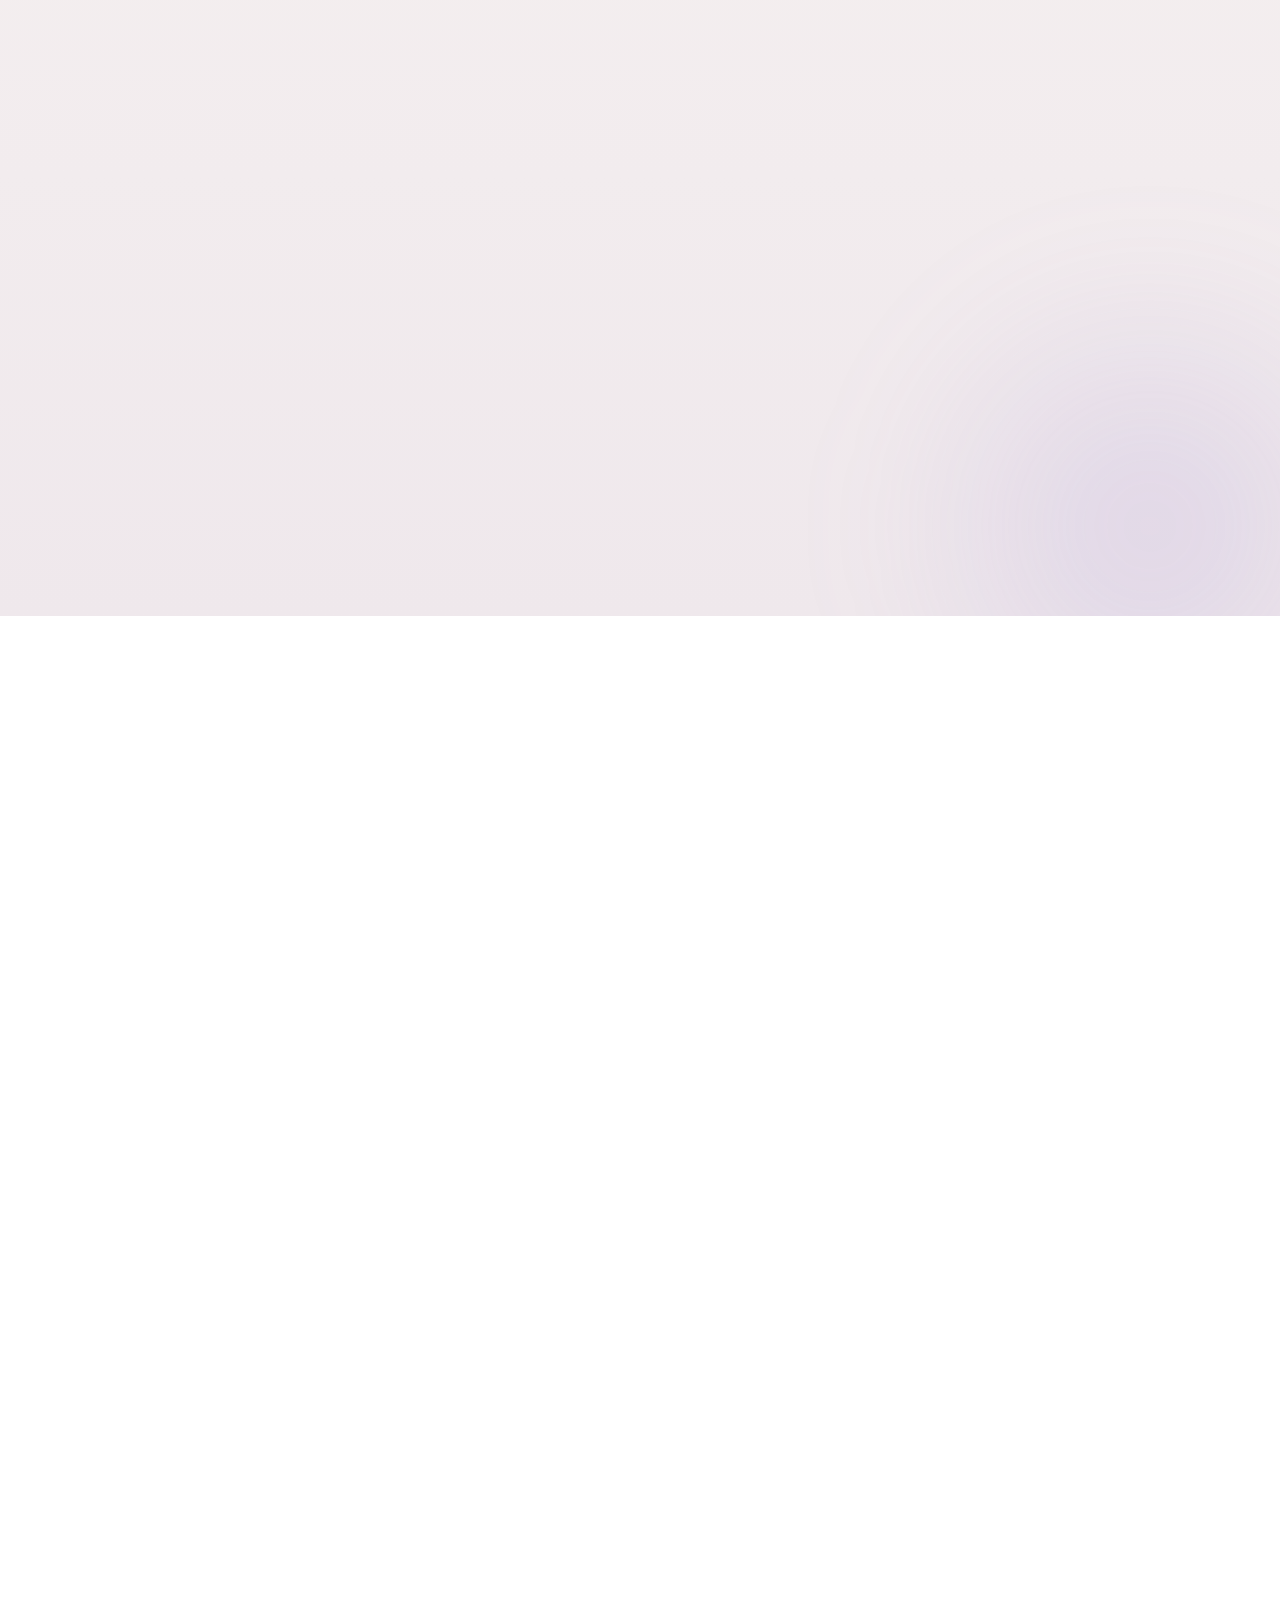
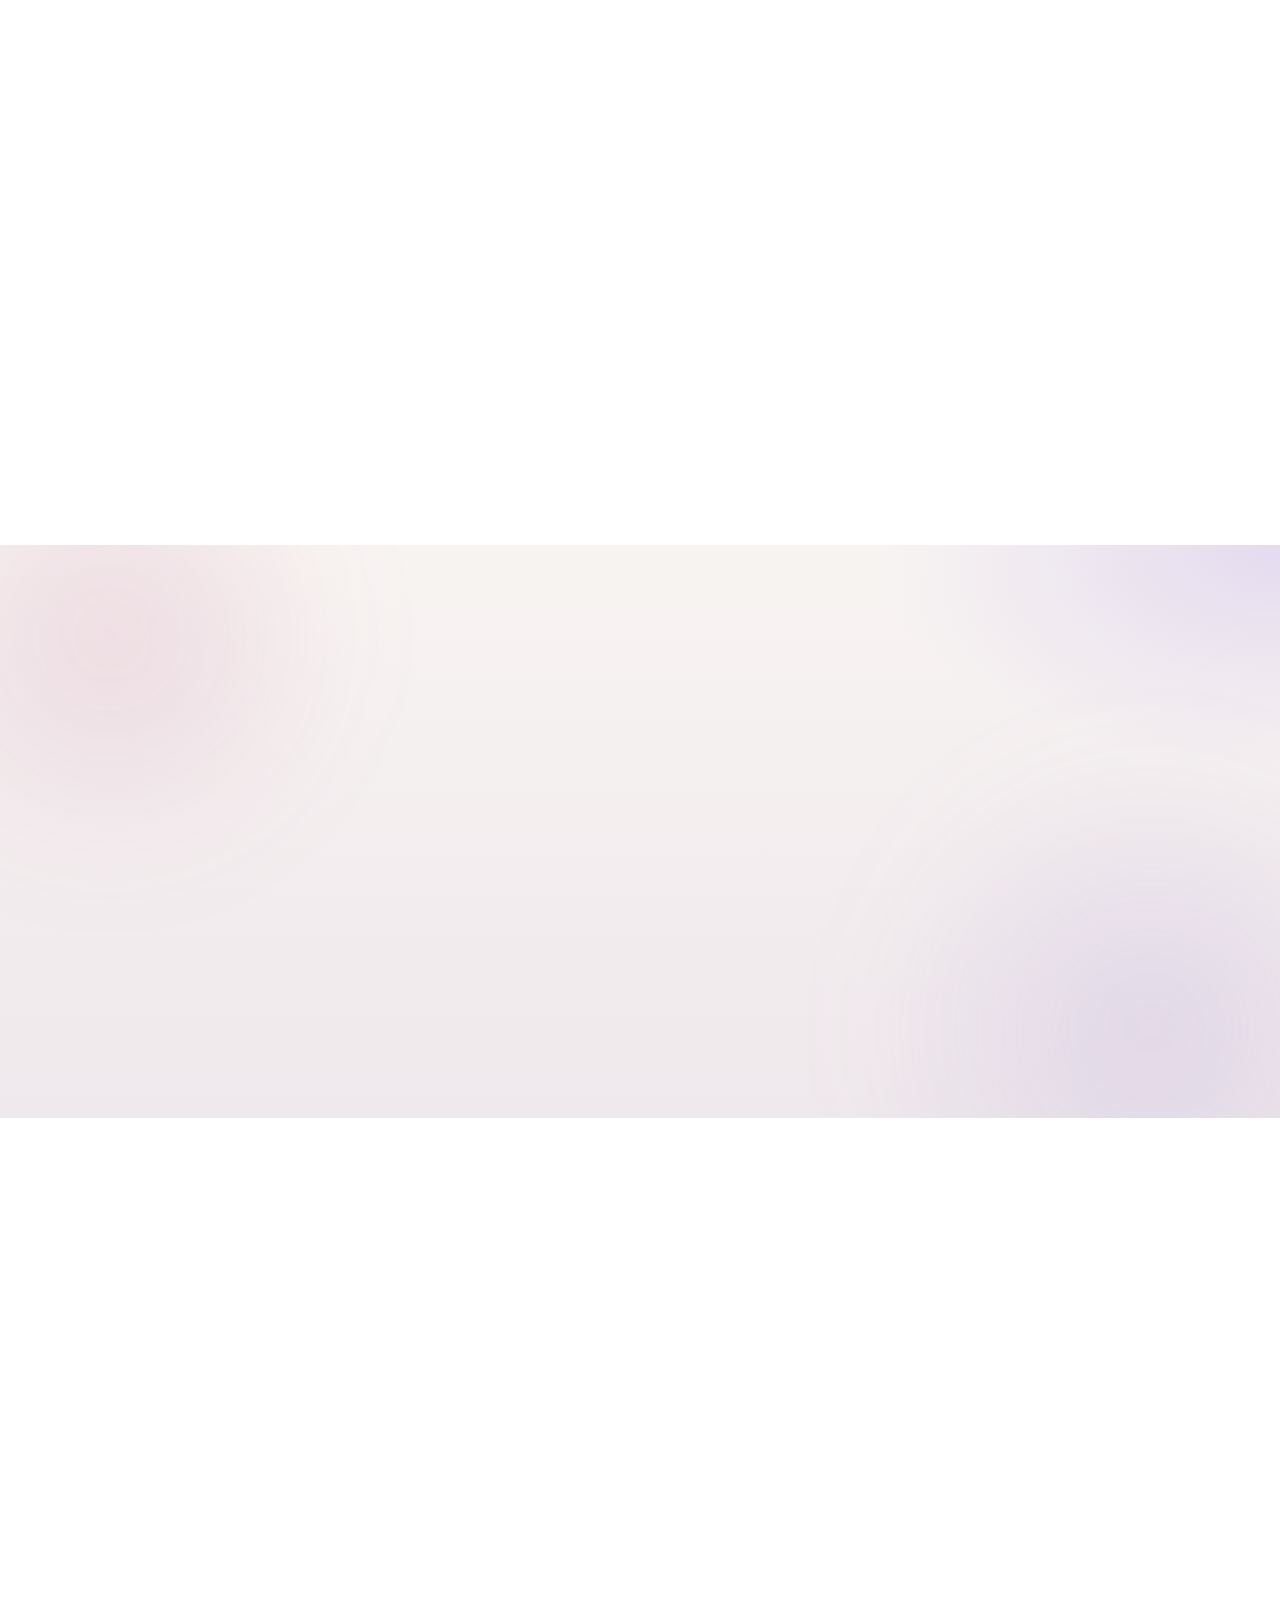
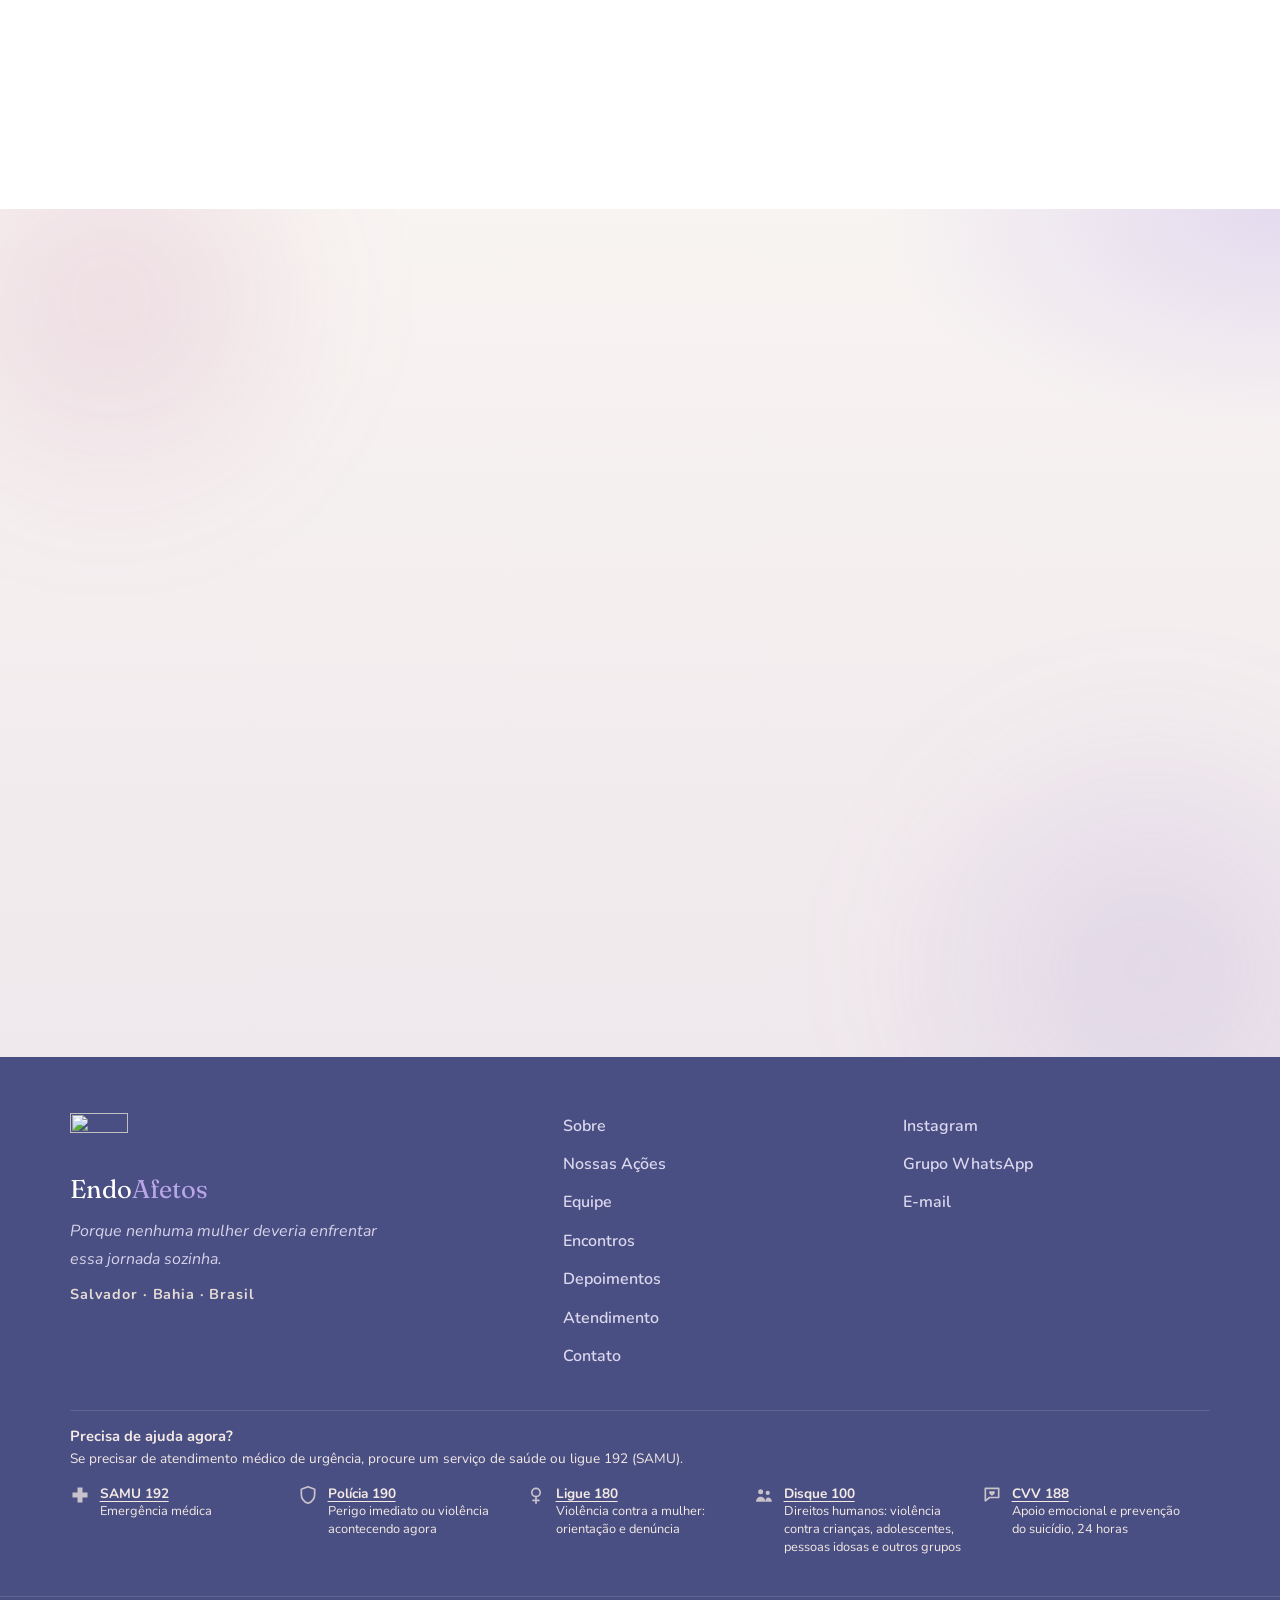
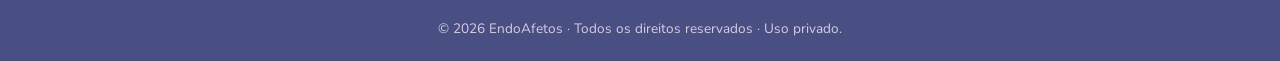
==== commit bdbe28ac: "feat: rodapé institucional de emergência também na página inicial O mesmo bloco das páginas da assis" ====
--- a/index.html
+++ b/index.html
@@ -17,14 +17,14 @@
 <!-- ============================================================= -->
 <!--  SEO PRINCIPAL                                                -->
 <!-- ============================================================= -->
-<title>EndoAfetos — Endometriose e Saúde da Mulher | Salvador</title>
+<title>EndoAfetos | Endometriose e Saúde da Mulher | Salvador</title>
 <meta name="description" content="EndoAfetos: rede de apoio e educação em saúde da mulher com endometriose, infertilidade e reprodução humana, em Salvador-BA. Você não está sozinha." />
 <meta name="keywords" content="Endometriose, Infertilidade, Saúde da Mulher, Educação em Saúde, Saúde Mental Feminina, Psicologia na Endometriose, Rede de Apoio para Endometriose, Autocuidado Feminino, Reprodução Humana, Comunidade para Mulheres com Endometriose, Salvador, Bahia, Brasil" />
 <meta name="author" content="EndoAfetos" />
 <meta name="robots" content="index, follow, max-image-preview:large" />
 <meta name="language" content="Portuguese" />
 <meta name="rating" content="general" />
-<link rel="canonical" href="https://www.endoafetos.com.br/" />
+<link rel="canonical" href="https://endoafetos.com.br/" />
 
 <!-- ============================================================= -->
 <!--  GEOLOCALIZAÇÃO (Salvador > Bahia > Brasil)                   -->
@@ -41,16 +41,16 @@
 <meta property="og:type" content="website" />
 <meta property="og:site_name" content="EndoAfetos" />
 <meta property="og:locale" content="pt_BR" />
-<meta property="og:title" content="EndoAfetos — Rede de Apoio e Educação em Saúde da Mulher" />
+<meta property="og:title" content="EndoAfetos | Rede de Apoio e Educação em Saúde da Mulher" />
 <meta property="og:description" content="Rede de apoio e educação em saúde da mulher, para quem enfrenta endometriose, infertilidade e reprodução humana. Uma comunidade segura em Salvador, Bahia." />
-<meta property="og:url" content="https://www.endoafetos.com.br/" />
-<meta property="og:image" content="https://www.endoafetos.com.br/assets/logo.jpg" />
+<meta property="og:url" content="https://endoafetos.com.br/" />
+<meta property="og:image" content="https://endoafetos.com.br/assets/logo.jpg" />
 <meta property="og:image:alt" content="EndoAfetos — rede de apoio para mulheres com endometriose" />
 
 <meta name="twitter:card" content="summary_large_image" />
-<meta name="twitter:title" content="EndoAfetos — Rede de Apoio e Educação em Saúde da Mulher" />
+<meta name="twitter:title" content="EndoAfetos | Rede de Apoio e Educação em Saúde da Mulher" />
 <meta name="twitter:description" content="Rede de apoio e educação em saúde da mulher: endometriose, infertilidade e reprodução humana. Salvador, Bahia." />
-<meta name="twitter:image" content="https://www.endoafetos.com.br/assets/logo.jpg" />
+<meta name="twitter:image" content="https://endoafetos.com.br/assets/logo.jpg" />
 <meta name="twitter:image:alt" content="EndoAfetos — rede de apoio para mulheres com endometriose" />
 
 <meta name="theme-color" content="#b3427a" />
@@ -66,7 +66,7 @@
 <link href="https://fonts.googleapis.com/css2?family=Fraunces:ital,opsz,wght@0,9..144,400;0,9..144,500;0,9..144,600;1,9..144,400&family=Nunito:wght@300;400;500;600;700&display=swap" rel="stylesheet" />
 
 <!-- Estilos -->
-<link rel="stylesheet" href="styles.css" />
+<link rel="stylesheet" href="styles.css?v=20261126" />
 
 <!-- ============================================================= -->
 <!--  DADOS ESTRUTURADOS (JSON-LD)                                 -->
@@ -78,8 +78,8 @@
   "name": "EndoAfetos",
   "alternateName": "EndoAfetos — Rede de Apoio e Educação em Saúde da Mulher",
   "description": "Rede de apoio e educação em saúde da mulher, para quem enfrenta endometriose, infertilidade e reprodução humana. Une ciência, psicologia, saúde mental e autocuidado numa comunidade segura.",
-  "url": "https://www.endoafetos.com.br/",
-  "logo": "https://www.endoafetos.com.br/assets/logo.png",
+  "url": "https://endoafetos.com.br/",
+  "logo": "https://endoafetos.com.br/assets/logo.png",
   "email": "endoafetos@gmail.com",
   "telephone": "+55-71-98860-0355",
   "contactPoint": [
@@ -132,13 +132,13 @@
 {
   "@context": "https://schema.org",
   "@type": "VideoObject",
-  "name": "EndoAfetos — Você não precisa enfrentar essa jornada sozinha",
+  "name": "EndoAfetos | Você não precisa enfrentar essa jornada sozinha",
   "description": "Vídeo institucional do EndoAfetos: rede de apoio e educação em saúde da mulher para quem enfrenta endometriose, infertilidade e reprodução humana, com atuação em Salvador, Bahia.",
-  "thumbnailUrl": "https://www.endoafetos.com.br/assets/reel-poster.jpg",
+  "thumbnailUrl": "https://endoafetos.com.br/assets/reel-poster.jpg",
   "uploadDate": "2026-07-12T19:31:24-03:00",
   "duration": "PT1M54S",
-  "contentUrl": "https://www.endoafetos.com.br/assets/video-institucional.mp4",
-  "url": "https://www.endoafetos.com.br/#sobre",
+  "contentUrl": "https://endoafetos.com.br/assets/video-institucional.mp4",
+  "url": "https://endoafetos.com.br/#sobre",
   "inLanguage": "pt-BR",
   "isFamilyFriendly": true,
   "publisher": {
@@ -146,7 +146,7 @@
     "name": "EndoAfetos",
     "logo": {
       "@type": "ImageObject",
-      "url": "https://www.endoafetos.com.br/assets/logo.png"
+      "url": "https://endoafetos.com.br/assets/logo.png"
     }
   }
 }
@@ -640,6 +640,21 @@
       <a href="https://chat.whatsapp.com/E5Iflq8UeuzA25avrBPejQ?s=qt&amp;p=a&amp;ilr=4&amp;amv=2" target="_blank" rel="noopener noreferrer">Grupo WhatsApp</a>
       <a href="mailto:endoafetos@gmail.com">E-mail</a>
     </div>
+  </div>
+  <div class="container footer__emergencia">
+    <!-- ==== URGENCIA:INICIO ==== -->
+  <section class="rodape-canais" aria-labelledby="titulo-urgencia">
+    <h2 id="titulo-urgencia" class="rodape-canais__titulo">Precisa de ajuda agora?</h2>
+    <p class="rodape-canais__frase">Se precisar de atendimento médico de urgência, procure um serviço de saúde ou ligue 192 (SAMU).</p>
+    <ul class="rodape-canais__lista">
+      <li class="rodape-canais__item"><a class="rodape-canais__canal" href="tel:192"><svg class="rodape-canais__icone" viewBox="0 0 24 24" width="20" height="20" aria-hidden="true" focusable="false"><path d="M9 3h6v6h6v6h-6v6H9v-6H3V9h6z" fill="currentColor"/></svg><span class="rodape-canais__texto"><span class="rodape-canais__nome">SAMU 192</span> <span class="rodape-canais__legenda">Emergência médica</span></span></a></li>
+      <li class="rodape-canais__item"><a class="rodape-canais__canal" href="tel:190"><svg class="rodape-canais__icone" viewBox="0 0 24 24" width="20" height="20" aria-hidden="true" focusable="false"><path d="M12 2 4 5v6c0 5 3.4 9.3 8 11 4.6-1.7 8-6 8-11V5z" fill="none" stroke="currentColor" stroke-width="2" stroke-linejoin="round"/></svg><span class="rodape-canais__texto"><span class="rodape-canais__nome">Polícia 190</span> <span class="rodape-canais__legenda">Perigo imediato ou violência acontecendo agora</span></span></a></li>
+      <li class="rodape-canais__item"><a class="rodape-canais__canal" href="tel:180"><svg class="rodape-canais__icone" viewBox="0 0 24 24" width="20" height="20" aria-hidden="true" focusable="false"><circle cx="12" cy="9" r="5" fill="none" stroke="currentColor" stroke-width="2"/><path d="M12 14v8M8.5 18.5h7" stroke="currentColor" stroke-width="2" stroke-linecap="round"/></svg><span class="rodape-canais__texto"><span class="rodape-canais__nome">Ligue 180</span> <span class="rodape-canais__legenda">Violência contra a mulher: orientação e denúncia</span></span></a></li>
+      <li class="rodape-canais__item"><a class="rodape-canais__canal" href="tel:100"><svg class="rodape-canais__icone" viewBox="0 0 24 24" width="20" height="20" aria-hidden="true" focusable="false"><circle cx="8" cy="8" r="3" fill="currentColor"/><circle cx="16.5" cy="9.5" r="2.5" fill="currentColor"/><path d="M2.5 20c0-3.6 2.5-6 5.5-6s5.5 2.4 5.5 6zM13.5 20c.3-2.9 1.6-5 3.5-5 2.3 0 4.5 2 4.5 5z" fill="currentColor"/></svg><span class="rodape-canais__texto"><span class="rodape-canais__nome">Disque 100</span> <span class="rodape-canais__legenda">Direitos humanos: violência contra crianças, adolescentes, pessoas idosas e outros grupos</span></span></a></li>
+      <li class="rodape-canais__item"><a class="rodape-canais__canal" href="tel:188"><svg class="rodape-canais__icone" viewBox="0 0 24 24" width="20" height="20" aria-hidden="true" focusable="false"><path d="M4 4h16v11H9l-5 4z" fill="none" stroke="currentColor" stroke-width="2" stroke-linejoin="round"/><path d="M12 13s-3.5-2.1-3.5-4.2A1.9 1.9 0 0 1 12 8a1.9 1.9 0 0 1 3.5.8c0 2.1-3.5 4.2-3.5 4.2z" fill="currentColor"/></svg><span class="rodape-canais__texto"><span class="rodape-canais__nome">CVV 188</span> <span class="rodape-canais__legenda">Apoio emocional e prevenção do suicídio, 24 horas</span></span></a></li>
+    </ul>
+  </section>
+    <!-- ==== URGENCIA:FIM ==== -->
   </div>
   <div class="footer__bottom">
     <p>© <span id="year">2026</span> EndoAfetos · Todos os direitos reservados · Uso privado.</p>
--- a/styles.css
+++ b/styles.css
@@ -0,0 +1,634 @@
+/* =============================================================
+   EndoAfetos — Landing Page
+   Paleta da marca: azul-lavanda · magenta · roxo · lilás · rosé-bege
+   ============================================================= */
+
+:root {
+  /* Cores — paleta oficial EndoAfetos */
+  --cream:        #f8f4f2;   /* off-white morno (rosé-bege claro) */
+  --cream-2:      #efe8ec;   /* leve tom malva */
+  --surface:      #ffffff;
+  --rose:         #b3427a;   /* magenta acolhedor — primária */
+  --rose-dark:    #8c2f5f;   /* magenta escuro — hover / links */
+  --rose-soft:    #eccbdb;   /* magenta claro — chips / badges */
+  --gold:         #927acc;   /* lilás — acento secundário */
+  --gold-soft:    #e7e0f6;   /* lilás claro */
+  --lavender:     #8a62a3;   /* roxo médio */
+  --lavender-soft:#e4dbef;   /* lilás / roxo claro */
+  --sage:         #927acc;   /* lilás */
+  --ink:          #494f83;   /* azul-lavanda profundo — títulos / texto */
+  --ink-soft:     #6c6b88;   /* texto secundário */
+  --line:         #e6dde3;   /* linha suave */
+  --rose-beige:   #ccb8ae;   /* rosé-bege — neutro morno */
+  --gray:         #dfdfdf;   /* cinza claro */
+  --accent-light: #b9a6e8;   /* lilás claro — acentos sobre fundo escuro */
+
+  /* Tipografia */
+  --serif: 'Fraunces', Georgia, 'Times New Roman', serif;
+  --sans:  'Nunito', -apple-system, BlinkMacSystemFont, 'Segoe UI', sans-serif;
+
+  /* Layout */
+  --maxw: 1140px;
+  --radius: 20px;
+  --radius-sm: 12px;
+  --shadow: 0 18px 45px -22px rgba(73, 79, 131, 0.40);
+  --shadow-sm: 0 8px 22px -14px rgba(73, 79, 131, 0.38);
+  --header-h: 72px;
+}
+
+/* ---------- Reset ---------- */
+*, *::before, *::after { box-sizing: border-box; }
+html { scroll-behavior: smooth; scroll-padding-top: calc(var(--header-h) + 12px); }
+body {
+  margin: 0;
+  font-family: var(--sans);
+  color: var(--ink);
+  background: var(--cream);
+  line-height: 1.7;
+  -webkit-font-smoothing: antialiased;
+  overflow-x: hidden;
+}
+img { max-width: 100%; display: block; }
+a { color: var(--rose-dark); text-decoration: none; transition: color .2s ease; }
+a:hover { color: var(--rose); }
+:focus-visible { outline: 3px solid var(--rose-dark); outline-offset: 2px; border-radius: 4px; }
+.footer :focus-visible, .btn--primary:focus-visible, .nav__cta:focus-visible, .to-top:focus-visible { outline-color: var(--accent-light); }
+h1, h2, h3 { font-family: var(--serif); font-weight: 500; line-height: 1.15; margin: 0 0 .4em; color: var(--ink); }
+p { margin: 0 0 1em; }
+
+.visually-hidden {
+  position: absolute !important;
+  width: 1px; height: 1px;
+  padding: 0; margin: -1px;
+  overflow: hidden; clip: rect(0 0 0 0);
+  white-space: nowrap; border: 0;
+}
+
+.container { width: min(100% - 2.5rem, var(--maxw)); margin-inline: auto; }
+
+/* ---------- Botões ---------- */
+.btn {
+  display: inline-flex; align-items: center; justify-content: center;
+  gap: .5rem;
+  padding: .85rem 1.7rem;
+  border-radius: 999px;
+  font-family: var(--sans);
+  font-weight: 700;
+  font-size: .98rem;
+  letter-spacing: .01em;
+  cursor: pointer;
+  border: 1.5px solid transparent;
+  transition: transform .2s ease, box-shadow .2s ease, background .2s ease, color .2s ease;
+}
+.btn--sm { padding: .6rem 1.2rem; font-size: .9rem; }
+.btn--primary {
+  background: linear-gradient(135deg, var(--rose) 0%, var(--rose-dark) 100%);
+  color: #fff; box-shadow: var(--shadow-sm);
+}
+.btn--primary:hover { color: #fff; transform: translateY(-2px); box-shadow: var(--shadow); }
+.btn--ghost {
+  background: rgba(255, 255, 255, .55);
+  border-color: var(--rose-soft);
+  color: var(--rose-dark);
+}
+.btn--ghost:hover { background: #fff; transform: translateY(-2px); color: var(--rose-dark); }
+
+/* =============================================================
+   CABEÇALHO / NAV
+   ============================================================= */
+.site-header {
+  position: sticky; top: 0; z-index: 60;
+  background: rgba(253, 248, 243, .82);
+  backdrop-filter: saturate(160%) blur(12px);
+  border-bottom: 1px solid transparent;
+  transition: border-color .3s ease, box-shadow .3s ease, background .3s ease;
+}
+.site-header.is-scrolled {
+  border-color: var(--line);
+  box-shadow: 0 6px 24px -20px rgba(122, 74, 82, .6);
+}
+.nav {
+  height: var(--header-h);
+  width: min(100% - 2.5rem, var(--maxw));
+  margin-inline: auto;
+  display: flex; align-items: center; justify-content: space-between;
+  gap: 1rem;
+}
+.nav__brand { display: inline-flex; align-items: center; gap: .55rem; }
+.nav__logo { width: 46px; height: auto; }
+.nav__name { font-family: var(--serif); font-size: 1.4rem; font-weight: 600; color: var(--ink); }
+.nav__name em { font-style: normal; color: var(--rose); }
+
+.nav__menu {
+  display: flex; align-items: center; gap: 1.6rem;
+  list-style: none; margin: 0; padding: 0;
+}
+.nav__menu a { font-weight: 600; font-size: .98rem; color: var(--ink); position: relative; }
+.nav__menu a:not(.nav__cta)::after {
+  content: ""; position: absolute; left: 0; bottom: -6px;
+  width: 0; height: 2px; border-radius: 2px; background: var(--rose);
+  transition: width .25s ease;
+}
+.nav__menu a:not(.nav__cta):hover { color: var(--rose-dark); }
+.nav__menu a:not(.nav__cta):hover::after { width: 100%; }
+.nav__cta {
+  background: linear-gradient(135deg, var(--rose) 0%, var(--lavender) 100%);
+  color: #fff !important; padding: .55rem 1.15rem; border-radius: 999px;
+  box-shadow: var(--shadow-sm);
+}
+.nav__cta:hover { transform: translateY(-1px); }
+
+.nav__toggle {
+  display: none; flex-direction: column; gap: 5px;
+  width: 44px; height: 44px; border: 0; background: transparent;
+  cursor: pointer; padding: 10px; border-radius: 12px;
+}
+.nav__toggle span { height: 2.5px; width: 100%; background: var(--ink); border-radius: 2px; transition: transform .3s ease, opacity .3s ease; }
+.nav__toggle[aria-expanded="true"] span:nth-child(1) { transform: translateY(7.5px) rotate(45deg); }
+.nav__toggle[aria-expanded="true"] span:nth-child(2) { opacity: 0; }
+.nav__toggle[aria-expanded="true"] span:nth-child(3) { transform: translateY(-7.5px) rotate(-45deg); }
+
+/* =============================================================
+   HERO
+   ============================================================= */
+.hero {
+  position: relative;
+  text-align: center;
+  padding: clamp(3.5rem, 8vw, 6.5rem) 1.25rem clamp(5rem, 9vw, 7.5rem);
+  background:
+    radial-gradient(1200px 600px at 50% -10%, var(--gold-soft) 0%, transparent 55%),
+    linear-gradient(180deg, var(--cream) 0%, var(--cream-2) 100%);
+  overflow: hidden;
+}
+.hero__glow {
+  position: absolute; inset: auto; top: 10%; left: 50%; transform: translateX(-50%);
+  width: 520px; height: 520px; border-radius: 50%;
+  background: radial-gradient(circle, rgba(146,122,204,.32) 0%, transparent 70%);
+  filter: blur(30px); z-index: 0; pointer-events: none;
+}
+.hero__inner { position: relative; z-index: 1; max-width: 760px; margin-inline: auto; }
+.hero__logo {
+  width: clamp(88px, 14vw, 120px); height: auto; margin: 0 auto 1.25rem;
+  filter: drop-shadow(0 12px 24px rgba(122,74,82,.25));
+  animation: float 6s ease-in-out infinite;
+}
+@keyframes float { 0%,100% { transform: translateY(0); } 50% { transform: translateY(-8px); } }
+.hero__eyebrow {
+  text-transform: uppercase; letter-spacing: .22em; font-size: .78rem;
+  font-weight: 700; color: var(--rose-dark); margin-bottom: .5rem;
+}
+.hero__title { font-size: clamp(2.8rem, 8vw, 4.6rem); margin-bottom: .3em; }
+.hero__title em { font-style: italic; color: var(--rose); }
+.hero__lead { font-size: clamp(1.05rem, 2.4vw, 1.25rem); color: var(--ink-soft); max-width: 620px; margin: 0 auto 1rem; }
+.hero__lead strong { color: var(--rose-dark); font-weight: 700; }
+.hero__tagline {
+  font-family: var(--serif); font-style: italic; font-size: clamp(1.1rem, 2.6vw, 1.4rem);
+  color: var(--ink); margin: 1.2rem 0 2rem;
+}
+.hero__actions { display: flex; gap: .9rem; justify-content: center; flex-wrap: wrap; }
+.hero__wave { position: absolute; left: 0; right: 0; bottom: -1px; line-height: 0; z-index: 1; }
+.hero__wave svg { width: 100%; height: clamp(48px, 7vw, 90px); }
+.hero__wave path { fill: var(--surface); }
+
+/* =============================================================
+   SEÇÕES GENÉRICAS
+   ============================================================= */
+.section { padding: clamp(3.5rem, 8vw, 6rem) 0; background: var(--surface); }
+.section--tint {
+  background:
+    radial-gradient(900px 500px at 100% 0%, var(--lavender-soft) 0%, transparent 45%),
+    linear-gradient(180deg, var(--cream) 0%, var(--cream-2) 100%);
+}
+.section__head { text-align: center; max-width: 720px; margin: 0 auto 2.8rem; }
+.kicker {
+  display: inline-block; text-transform: uppercase; letter-spacing: .2em;
+  font-size: .74rem; font-weight: 800; color: var(--rose-dark);
+  background: var(--rose-soft); padding: .35rem .9rem; border-radius: 999px; margin-bottom: 1rem;
+}
+.section__head h2 { font-size: clamp(1.7rem, 4vw, 2.5rem); }
+
+.prose { max-width: 760px; margin-inline: auto; color: var(--ink-soft); font-size: 1.05rem; }
+.prose strong { color: var(--ink); }
+.prose--center { text-align: center; }
+#sobre .prose { text-align: justify; hyphens: auto; }
+.prose__highlight {
+  font-family: var(--serif); font-style: italic; font-size: 1.35rem;
+  color: var(--rose-dark); margin-top: 1rem;
+}
+
+/* ---- Feature grid ---- */
+.feature-grid {
+  display: grid; grid-template-columns: repeat(auto-fit, minmax(240px, 1fr));
+  gap: 1.4rem; margin-top: 3rem;
+}
+.feature {
+  background: var(--cream); border: 1px solid var(--line);
+  border-radius: var(--radius); padding: 2rem 1.6rem; text-align: center;
+  transition: transform .3s ease, box-shadow .3s ease;
+}
+.feature:hover { transform: translateY(-6px); box-shadow: var(--shadow); }
+.feature__icon { font-size: 2.2rem; display: inline-block; margin-bottom: .6rem; }
+.feature h3 { font-size: 1.25rem; }
+.feature p { color: var(--ink-soft); margin: 0; font-size: .98rem; }
+
+/* ---- Missão/Visão/Valores ---- */
+.mvv-grid { display: grid; grid-template-columns: repeat(auto-fit, minmax(260px, 1fr)); gap: 1.4rem; }
+.mvv-card {
+  background: var(--surface); border: 1px solid var(--line);
+  border-radius: var(--radius); padding: 2rem 1.8rem;
+  box-shadow: var(--shadow-sm);
+  border-top: 4px solid var(--gold);
+  transition: transform .3s ease, box-shadow .3s ease;
+}
+.mvv-card:nth-child(2) { border-top-color: var(--rose); }
+.mvv-card:nth-child(3) { border-top-color: var(--lavender); }
+.mvv-card:hover { transform: translateY(-6px); box-shadow: var(--shadow); }
+.mvv-card h3 { font-size: 1.4rem; display: flex; align-items: center; gap: .5rem; }
+.mvv-card h3 span { color: var(--gold); }
+.mvv-card p { color: var(--ink-soft); margin: 0; text-align: justify; hyphens: auto; }
+/* Valores: lista alinhada e harmonizada, com marcador e fios sutis */
+.value-list { list-style: none; padding: 0; margin: 0; display: grid; gap: 0; }
+.value-list li {
+  display: flex; align-items: center; gap: .6rem;
+  color: var(--ink); font-weight: 600; font-size: 1rem;
+  padding: .58rem 0; border-bottom: 1px solid var(--line);
+}
+.value-list li:last-child { border-bottom: 0; padding-bottom: 0; }
+.value-list li::before {
+  content: "✦"; color: var(--rose); font-size: .82rem; line-height: 1; flex: none;
+}
+
+/* =============================================================
+   EQUIPE
+   ============================================================= */
+.team-grid {
+  display: grid; grid-template-columns: repeat(auto-fit, minmax(280px, 1fr));
+  gap: 1.6rem; margin: 2.6rem 0;
+}
+.member {
+  background: var(--surface); border: 1px solid var(--line);
+  border-radius: var(--radius); padding: 2rem 1.6rem; text-align: center;
+  box-shadow: var(--shadow-sm);
+  transition: transform .3s ease, box-shadow .3s ease;
+}
+.member:hover { transform: translateY(-6px); box-shadow: var(--shadow); }
+.member__photo {
+  width: 128px; height: 128px; margin: 0 auto 1.1rem; border-radius: 50%;
+  background: linear-gradient(135deg, var(--rose-soft), var(--lavender-soft));
+  display: grid; place-items: center; position: relative; overflow: hidden;
+  border: 4px solid var(--surface); box-shadow: 0 0 0 2px var(--rose-soft);
+}
+.member__photo::after {
+  content: attr(data-initials);
+  font-family: var(--serif); font-size: 2.4rem; color: var(--rose-dark); font-weight: 600;
+}
+.member__photo img {
+  position: absolute; inset: 0; width: 100%; height: 100%; object-fit: cover;
+  object-position: 50% 14%; z-index: 1;
+}
+/* Enquadramento por profissional: rosto/queixo na metade superior do círculo */
+.team-grid .member:nth-child(1) .member__photo img { object-position: 50% 10%; } /* Liliane */
+.team-grid .member:nth-child(2) .member__photo img { object-position: 50% 3%; }  /* Fernanda */
+.team-grid .member:nth-child(3) .member__photo img { object-position: 50% 12%; } /* Joelma */
+.member__name { font-size: 1.4rem; margin-bottom: .15rem; }
+.member__role { color: var(--rose); font-weight: 700; font-size: .9rem; margin-bottom: .8rem; }
+.member__bio { color: var(--ink-soft); font-size: .96rem; }
+.member__links { display: flex; flex-direction: column; gap: .4rem; margin-top: 1rem; align-items: center; }
+.member__links a { font-weight: 700; font-size: .92rem; }
+.link-btn {
+  background: none; border: 0; color: var(--rose-dark); font-family: var(--sans);
+  font-weight: 700; font-size: .92rem; cursor: pointer; padding: .3rem .2rem;
+}
+.link-btn:hover { color: var(--rose); }
+
+.team-statement { max-width: 820px; margin: 1rem auto 0; text-align: center; color: var(--ink-soft); }
+.note-box {
+  margin-top: 1.6rem; text-align: left;
+  background: var(--gold-soft); border-left: 4px solid var(--gold);
+  border-radius: var(--radius-sm); padding: 1.2rem 1.4rem; color: var(--ink);
+  font-size: .96rem;
+}
+
+/* =============================================================
+   ENCONTROS / VÍDEOS
+   ============================================================= */
+.video-grid { display: grid; grid-template-columns: repeat(auto-fit, minmax(min(100%, 300px), 1fr)); gap: 1.6rem; }
+.video { margin: 0; }
+.video__frame {
+  position: relative; aspect-ratio: 16 / 9; border-radius: var(--radius);
+  overflow: hidden; background: var(--ink); box-shadow: var(--shadow-sm);
+}
+.video__frame iframe { position: absolute; inset: 0; width: 100%; height: 100%; border: 0; z-index: 1; }
+.video__placeholder {
+  position: absolute; inset: 0; z-index: 0;
+  display: flex; flex-direction: column; align-items: center; justify-content: center; gap: .35rem;
+  background: linear-gradient(135deg, var(--rose) 0%, var(--lavender) 100%);
+  color: #fff; text-align: center; padding: 1rem;
+}
+.video__placeholder span { font-size: 2rem; opacity: .9; }
+.video__placeholder p { margin: 0; font-weight: 700; font-size: 1.1rem; }
+.video__placeholder small { opacity: .85; font-size: .78rem; }
+.video__placeholder code { background: rgba(255,255,255,.22); padding: .05rem .3rem; border-radius: 5px; }
+.video figcaption { text-align: center; margin-top: .9rem; font-weight: 600; color: var(--ink); }
+
+.pillars {
+  display: flex; flex-wrap: wrap; justify-content: center; gap: 1rem; margin-top: 3rem;
+}
+.pillar {
+  background: var(--surface); border: 1px solid var(--line);
+  border-radius: 999px; padding: .8rem 1.6rem; font-family: var(--serif);
+  font-style: italic; font-size: 1.1rem; color: var(--rose-dark);
+  box-shadow: var(--shadow-sm);
+}
+
+/* =============================================================
+   CONTATO
+   ============================================================= */
+.contact-grid { display: grid; grid-template-columns: 1.4fr 1fr; gap: 1.6rem; align-items: start; }
+.contact-cards { display: grid; gap: 1.1rem; }
+.contact-card {
+  background: var(--surface); border: 1px solid var(--line);
+  border-radius: var(--radius); padding: 1.5rem 1.6rem; box-shadow: var(--shadow-sm);
+}
+.contact-card h3 { font-size: 1.25rem; margin-bottom: .1rem; }
+.contact-card__role { color: var(--rose); font-weight: 600; font-size: .9rem; margin-bottom: .8rem; }
+.contact-line { display: flex; align-items: center; gap: .55rem; font-weight: 600; padding: .3rem 0; color: var(--ink); }
+.contact-line:hover { color: var(--rose-dark); }
+
+.qr-panel {
+  background: linear-gradient(160deg, var(--rose-soft), var(--lavender-soft));
+  border-radius: var(--radius); padding: 1.8rem 1.6rem; text-align: center;
+  box-shadow: var(--shadow-sm);
+}
+.qr-panel__title { font-family: var(--serif); font-size: 1.25rem; color: var(--ink); margin-bottom: 1.2rem; }
+.qr-single {
+  display: block; max-width: 300px; margin: 0 auto; border-radius: var(--radius-sm);
+  overflow: hidden; box-shadow: var(--shadow); background: #fff;
+  transition: transform .25s ease;
+}
+.qr-single:hover { transform: translateY(-4px); }
+.qr-single img { width: 100%; height: auto; display: block; }
+.qr-panel__note { margin-top: 1.2rem; font-size: .82rem; color: var(--rose-dark); }
+
+/* =============================================================
+   RODAPÉ
+   ============================================================= */
+.footer { background: var(--ink); color: #f4e9e4; padding: 3.5rem 0 0; }
+.footer__inner { display: grid; grid-template-columns: 1.5fr 1fr 1fr; gap: 2rem; padding-bottom: 2.5rem; }
+.footer__brand img { width: 58px; height: auto; margin-bottom: .8rem; }
+.footer__name { font-family: var(--serif); font-size: 1.6rem; margin: 0 0 .4rem; color: #fff; }
+.footer__name em { font-style: normal; color: var(--accent-light); }
+.footer__tag { font-style: italic; color: #d7d2ea; max-width: 320px; margin-bottom: .6rem; }
+.footer__geo { font-weight: 700; letter-spacing: .06em; color: #e6dbd4; font-size: .9rem; }
+.footer__nav, .footer__social { display: flex; flex-direction: column; gap: .7rem; }
+.footer__nav a, .footer__social a { color: #dcd7ee; font-weight: 600; }
+.footer__nav a:hover, .footer__social a:hover { color: var(--accent-light); }
+.footer__bottom {
+  border-top: 1px solid rgba(255,255,255,.12); padding: 1.3rem 0; text-align: center;
+}
+.footer__bottom p { margin: 0; font-size: .85rem; color: #d8cee2; }
+
+/* Rodapé institucional de emergência (26/11): o mesmo bloco das páginas da assistente, com o desenho e a legenda
+   de cada canal. Gerado pelo gerador das páginas: não edite o que está entre os marcadores. No rodapé escuro desta
+   página, o bloco usa as cores claras do próprio rodapé e ocupa a largura do conteúdo. */
+.footer .rodape-canais { --ink: #f4e9e4; --line: rgba(255,255,255,.12); max-width: none; margin: 0 0 2rem; }
+/* O "a:hover" do site pinta os links de magenta, que não se lê sobre o rodapé escuro: aqui o canal fica na cor clara. */
+.footer .rodape-canais__canal:hover { color: inherit; }
+/* ==== EMERGENCIA:INICIO ==== */
+.rodape-canais { max-width: 40rem; margin: 2rem auto 1.25rem; padding-top: 1rem; border-top: 1px solid var(--line); text-align: left; font-size: .85rem; line-height: 1.4; color: var(--ink); }
+.rodape-canais .rodape-canais__titulo { margin: 0 0 .2rem; font-family: var(--sans); font-size: .92rem; font-weight: 700; line-height: 1.3; color: var(--ink); }
+.rodape-canais .rodape-canais__frase { margin: 0 0 .6rem; }
+.rodape-canais .rodape-canais__lista { display: flex; flex-wrap: wrap; margin: 0; padding: 0; list-style: none; }
+.rodape-canais .rodape-canais__item { flex: 1 1 13rem; margin: 0 1rem .1rem 0; }
+.rodape-canais__canal { display: flex; align-items: flex-start; min-height: 44px; padding: .35rem 0; color: inherit; text-decoration: none; }
+.rodape-canais__icone { flex: none; width: 20px; height: 20px; margin: .1rem .6rem 0 0; opacity: .75; }
+.rodape-canais__nome { display: block; font-weight: 700; color: var(--ink); text-decoration: underline; text-decoration-thickness: 1px; text-underline-offset: 3px; }
+.rodape-canais__legenda { display: block; font-size: .8rem; }
+.rodape-canais__canal:hover .rodape-canais__nome, .rodape-canais__canal:focus-visible .rodape-canais__nome { text-decoration-thickness: 2px; }
+.rodape-canais__canal:focus-visible { outline: 2px solid currentColor; outline-offset: 2px; }
+main > .rodape-canais { max-width: none; margin-left: 0; margin-right: 0; }
+/* ==== EMERGENCIA:FIM ==== */
+
+/* Botão voltar ao topo */
+.to-top {
+  position: fixed; right: 1.4rem; bottom: 1.4rem; z-index: 50;
+  width: 48px; height: 48px; border-radius: 50%;
+  background: linear-gradient(135deg, var(--rose), var(--rose-dark));
+  color: #fff !important; display: grid; place-items: center;
+  font-size: 1.3rem; box-shadow: var(--shadow);
+  opacity: 0; visibility: hidden; transform: translateY(12px);
+  transition: opacity .3s ease, transform .3s ease, visibility .3s ease;
+}
+.to-top.is-visible { opacity: 1; visibility: visible; transform: translateY(0); }
+.to-top:hover { transform: translateY(-3px); }
+
+/* =============================================================
+   MODAIS
+   ============================================================= */
+.modal { position: fixed; inset: 0; z-index: 100; display: grid; place-items: center; padding: 1.25rem; }
+.modal[hidden] { display: none; }
+.modal__backdrop { position: absolute; inset: 0; background: rgba(69, 58, 62, .55); backdrop-filter: blur(3px); }
+.modal__panel {
+  position: relative; z-index: 1; background: var(--surface);
+  border-radius: var(--radius); padding: 2.4rem 2rem 2rem;
+  max-width: 560px; width: 100%; max-height: 88vh; overflow-y: auto;
+  box-shadow: var(--shadow);
+  animation: modalIn .3s ease;
+  border-top: 5px solid var(--rose);
+}
+@keyframes modalIn { from { opacity: 0; transform: translateY(16px) scale(.98); } to { opacity: 1; transform: none; } }
+.modal__close {
+  position: absolute; top: .8rem; right: 1rem; width: 38px; height: 38px;
+  border: 0; border-radius: 50%; background: var(--cream); color: var(--ink);
+  font-size: 1.5rem; line-height: 1; cursor: pointer; transition: background .2s ease;
+}
+.modal__close:hover { background: var(--rose-soft); }
+.modal__panel h3 { font-size: 1.55rem; padding-right: 2rem; }
+.modal__sub { color: var(--rose); font-weight: 700; margin-bottom: 1.2rem; }
+.modal__block { color: var(--ink-soft); }
+.cv-list { padding-left: 1.1rem; margin: 0 0 1.4rem; color: var(--ink-soft); }
+.cv-list li { margin-bottom: .55rem; }
+
+/* =============================================================
+   PROFUNDIDADE / 3D SUTIL
+   ============================================================= */
+/* Cartões "elevados": aresta de luz no topo, leve gradiente e sombra em camadas */
+.feature, .mvv-card, .member, .contact-card, .qr-panel {
+  box-shadow:
+    inset 0 1px 0 rgba(255, 255, 255, .85),
+    0 3px 8px -3px rgba(73, 79, 131, .22),
+    0 24px 48px -16px rgba(73, 79, 131, .46);
+}
+.member, .contact-card, .mvv-card {
+  background-image: linear-gradient(180deg, rgba(255, 255, 255, .9) 0%, rgba(233, 225, 235, .5) 100%);
+}
+.feature {
+  background-image: linear-gradient(180deg, rgba(255, 255, 255, .5) 0%, rgba(228, 219, 231, .45) 100%);
+}
+.feature:hover, .mvv-card:hover, .member:hover, .contact-card:hover {
+  box-shadow:
+    inset 0 1px 0 rgba(255, 255, 255, .95),
+    0 10px 22px -8px rgba(73, 79, 131, .28),
+    0 40px 72px -20px rgba(73, 79, 131, .55);
+}
+
+/* Orbes de cor suaves ao fundo — profundidade contemporânea sem poluir */
+.section { position: relative; }
+.section > .container { position: relative; z-index: 1; }
+.section--tint { overflow: hidden; }
+.section--tint::before,
+.section--tint::after {
+  content: ""; position: absolute; z-index: 0; border-radius: 50%;
+  pointer-events: none; filter: blur(60px);
+}
+.section--tint::before {
+  width: 480px; height: 480px; top: -150px; left: -130px;
+  background: radial-gradient(circle, rgba(179, 66, 122, .15) 0%, transparent 70%);
+}
+.section--tint::after {
+  width: 560px; height: 560px; bottom: -190px; right: -150px;
+  background: radial-gradient(circle, rgba(146, 122, 204, .18) 0%, transparent 70%);
+}
+
+/* Hero: segundo orbe (magenta) para dar dimensão ao fundo */
+.hero::before {
+  content: ""; position: absolute; z-index: 0; pointer-events: none;
+  width: 440px; height: 440px; top: 4%; right: -100px; border-radius: 50%;
+  background: radial-gradient(circle, rgba(179, 66, 122, .17) 0%, transparent 70%);
+  filter: blur(55px);
+}
+
+/* =============================================================
+   ANIMAÇÃO DE ENTRADA (reveal on scroll)
+   ============================================================= */
+.reveal { opacity: 0; transform: translateY(24px); transition: opacity .7s ease, transform .7s ease; }
+.reveal.is-visible { opacity: 1; transform: none; }
+
+/* =============================================================
+   NOVAS SEÇÕES — trajetória, atendimento, galeria, depoimentos
+   ============================================================= */
+.section__head p { color: var(--ink-soft); font-size: 1.02rem; margin: .4rem 0 0; }
+
+/* Sobre em duas colunas: texto + vídeo institucional em destaque */
+.sobre-grid { display: grid; grid-template-columns: 1.3fr .7fr; gap: 2.5rem; align-items: start; }
+.sobre-grid .prose { max-width: none; margin-inline: 0; }
+.reel { margin: 0; }
+.reel__video {
+  width: 100%; height: auto; aspect-ratio: 9 / 16; display: block; object-fit: cover;
+  background: #000; border-radius: var(--radius);
+  box-shadow: inset 0 1px 0 rgba(255, 255, 255, .5), 0 24px 48px -16px rgba(73, 79, 131, .5);
+}
+.reel figcaption { margin-top: .8rem; text-align: center; display: flex; flex-direction: column; gap: .15rem; }
+.reel figcaption strong { color: var(--ink); font-size: .98rem; }
+.reel figcaption a { font-weight: 700; font-size: .9rem; }
+@media (max-width: 860px) {
+  .sobre-grid { grid-template-columns: 1fr; gap: 2rem; }
+  .reel { max-width: 300px; margin-inline: auto; }
+}
+
+/* Destaque (reconhecimento FLOW) */
+.badge-highlight {
+  display: flex; align-items: center; gap: 1rem;
+  max-width: 820px; margin: 0 auto; padding: 1.1rem 1.4rem;
+  background: linear-gradient(135deg, var(--gold-soft) 0%, #fff 100%);
+  border: 1px solid var(--line); border-left: 5px solid var(--rose);
+  border-radius: var(--radius-sm);
+  box-shadow: 0 16px 34px -20px rgba(73, 79, 131, .4);
+}
+.badge-highlight__icon { font-size: 2rem; flex: none; }
+.badge-highlight strong { color: var(--ink); }
+.badge-highlight div { color: var(--ink); font-size: .96rem; }
+
+/* Linha do tempo */
+.timeline { max-width: 820px; margin: 2.4rem auto 0; display: grid; gap: 1.6rem; }
+.tl-year { display: grid; grid-template-columns: 72px 1fr; gap: 1.1rem; }
+.tl-year__label { font-family: var(--serif); font-size: 1.7rem; font-weight: 600; color: var(--rose); text-align: right; line-height: 1.1; }
+.tl-year__body { border-left: 2px solid var(--line); padding-left: 1.4rem; position: relative; }
+.tl-year__body::before {
+  content: ""; position: absolute; left: -8px; top: .4rem;
+  width: 13px; height: 13px; border-radius: 50%;
+  background: var(--rose); box-shadow: 0 0 0 4px var(--rose-soft);
+}
+.tl-year__body h3 { font-size: 1.2rem; margin: 0 0 .5rem; }
+.tl-year__body > p { color: var(--ink-soft); margin: 0 0 .3rem; }
+.tl-themes { margin: 0; color: var(--rose-dark); font-weight: 600; font-size: .95rem; }
+.tl-list { margin: 0; padding-left: 1.1rem; color: var(--ink-soft); }
+.tl-list li { margin-bottom: .5rem; }
+.tl-list strong { color: var(--ink); }
+.tl-continuous { max-width: 820px; margin: 1.8rem auto 0; text-align: center; color: var(--ink-soft); }
+.tl-continuous strong { color: var(--ink); }
+
+/* Atendimento individual */
+.attend-grid { display: grid; grid-template-columns: repeat(auto-fit, minmax(280px, 1fr)); gap: 1.6rem; max-width: 820px; margin: 2.4rem auto 0; }
+.attend-card {
+  background: #fff; background-image: linear-gradient(180deg, rgba(255,255,255,.9), rgba(233,225,235,.5));
+  border: 1px solid var(--line); border-radius: var(--radius); padding: 2rem 1.6rem; text-align: center;
+  box-shadow: inset 0 1px 0 rgba(255,255,255,.85), 0 3px 8px -3px rgba(73,79,131,.22), 0 24px 48px -16px rgba(73,79,131,.46);
+}
+.attend-card h3 { font-size: 1.35rem; margin: .2rem 0 .1rem; }
+.attend-card__role { color: var(--rose); font-weight: 700; font-size: .9rem; margin-bottom: 1.3rem; }
+.attend-card .btn { width: 100%; }
+.attend-note { max-width: 820px; margin: 1.4rem auto 0; text-align: center; color: var(--ink-soft); font-size: .9rem; }
+
+/* Galeria dos encontros */
+.block-title { text-align: center; font-size: 1.35rem; margin: 3rem 0 1.2rem; color: var(--ink); }
+.gallery { display: grid; grid-template-columns: repeat(auto-fit, minmax(200px, 1fr)); gap: 1rem; }
+.gallery__item { display: block; aspect-ratio: 1 / 1; border-radius: var(--radius-sm); overflow: hidden; box-shadow: 0 14px 30px -18px rgba(73, 79, 131, .4); }
+.gallery__item img { width: 100%; height: 100%; object-fit: cover; display: block; transition: transform .4s ease; }
+.gallery__item:hover img { transform: scale(1.05); }
+
+/* Depoimentos */
+.testi-grid { display: grid; grid-template-columns: repeat(auto-fit, minmax(260px, 1fr)); gap: 1.4rem; margin-top: 2.4rem; }
+.testi {
+  margin: 0; position: relative;
+  background: #fff; background-image: linear-gradient(180deg, rgba(255,255,255,.9), rgba(233,225,235,.5));
+  border: 1px solid var(--line); border-radius: var(--radius); padding: 2.2rem 1.6rem 1.6rem;
+  box-shadow: inset 0 1px 0 rgba(255,255,255,.85), 0 3px 8px -3px rgba(73,79,131,.22), 0 24px 48px -16px rgba(73,79,131,.46);
+}
+.testi::before {
+  content: "\201C"; position: absolute; top: .3rem; left: 1rem;
+  font-family: var(--serif); font-size: 3.4rem; line-height: 1; color: var(--rose-soft);
+}
+.testi blockquote { margin: .6rem 0 1rem; color: var(--ink); font-style: italic; font-size: 1.02rem; line-height: 1.6; }
+.testi figcaption { color: var(--rose); font-weight: 700; font-size: .88rem; }
+
+/* =============================================================
+   RESPONSIVO
+   ============================================================= */
+@media (max-width: 900px) {
+  .contact-grid { grid-template-columns: 1fr; }
+  .footer__inner { grid-template-columns: 1fr 1fr; }
+  .footer__brand { grid-column: 1 / -1; }
+}
+
+@media (max-width: 940px) {
+  .nav__toggle { display: flex; }
+  .nav__menu {
+    position: fixed; inset: var(--header-h) 0 auto 0;
+    flex-direction: column; align-items: stretch; gap: 0;
+    background: var(--cream); border-bottom: 1px solid var(--line);
+    padding: .5rem 1.25rem 1.25rem;
+    box-shadow: var(--shadow);
+    transform: translateY(-140%); transition: transform .35s ease;
+    max-height: calc(100vh - var(--header-h)); overflow-y: auto;
+  }
+  .nav__menu.is-open { transform: translateY(0); }
+  .nav__menu li { border-bottom: 1px solid var(--line); }
+  .nav__menu li:last-child { border-bottom: 0; padding-top: .8rem; }
+  .nav__menu a { display: block; padding: .9rem .2rem; }
+  .nav__menu a:not(.nav__cta)::after { display: none; }
+  .nav__cta { text-align: center; }
+}
+
+@media (max-width: 560px) {
+  .footer__inner { grid-template-columns: 1fr; }
+  .hero__actions { flex-direction: column; }
+  .hero__actions .btn { width: 100%; }
+}
+
+/* Acessibilidade: respeitar preferências de movimento */
+@media (prefers-reduced-motion: reduce) {
+  * { animation: none !important; scroll-behavior: auto !important; }
+  .reveal { opacity: 1; transform: none; transition: none; }
+  .hero__logo { animation: none; }
+}
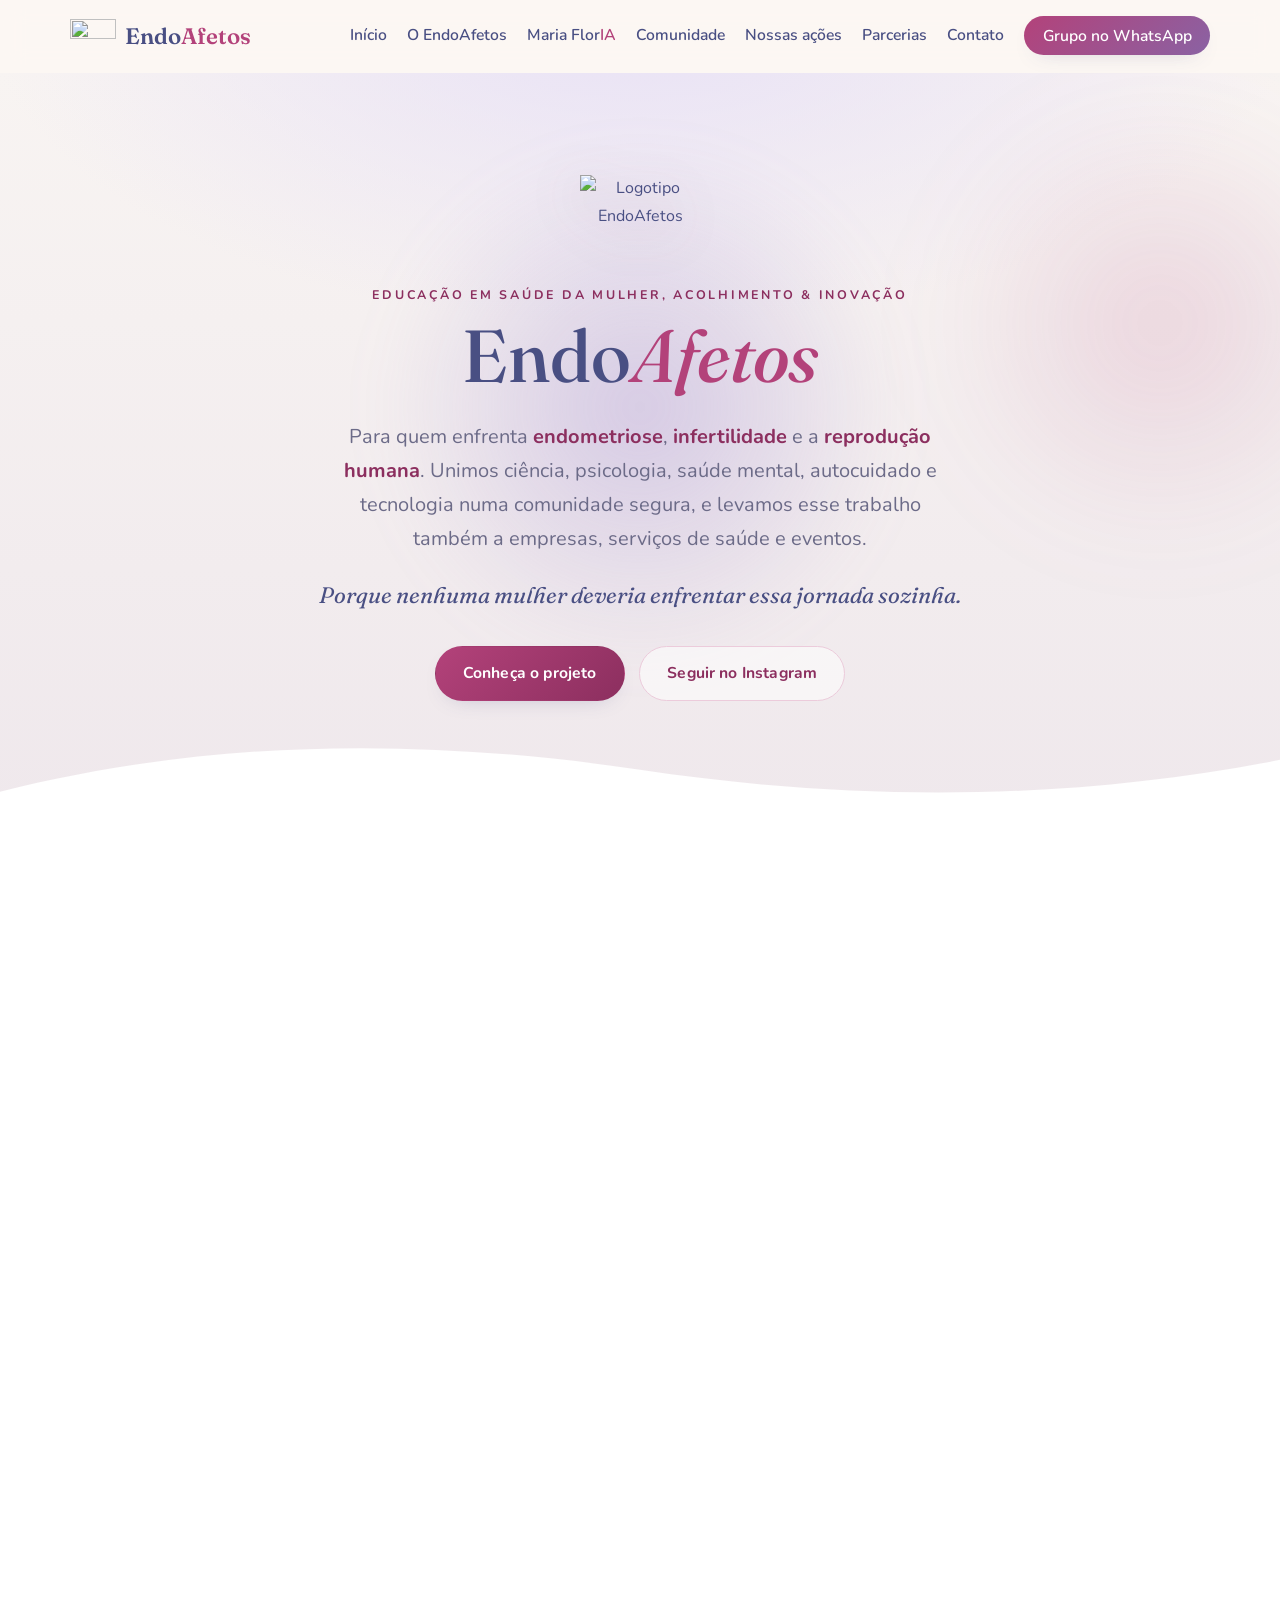
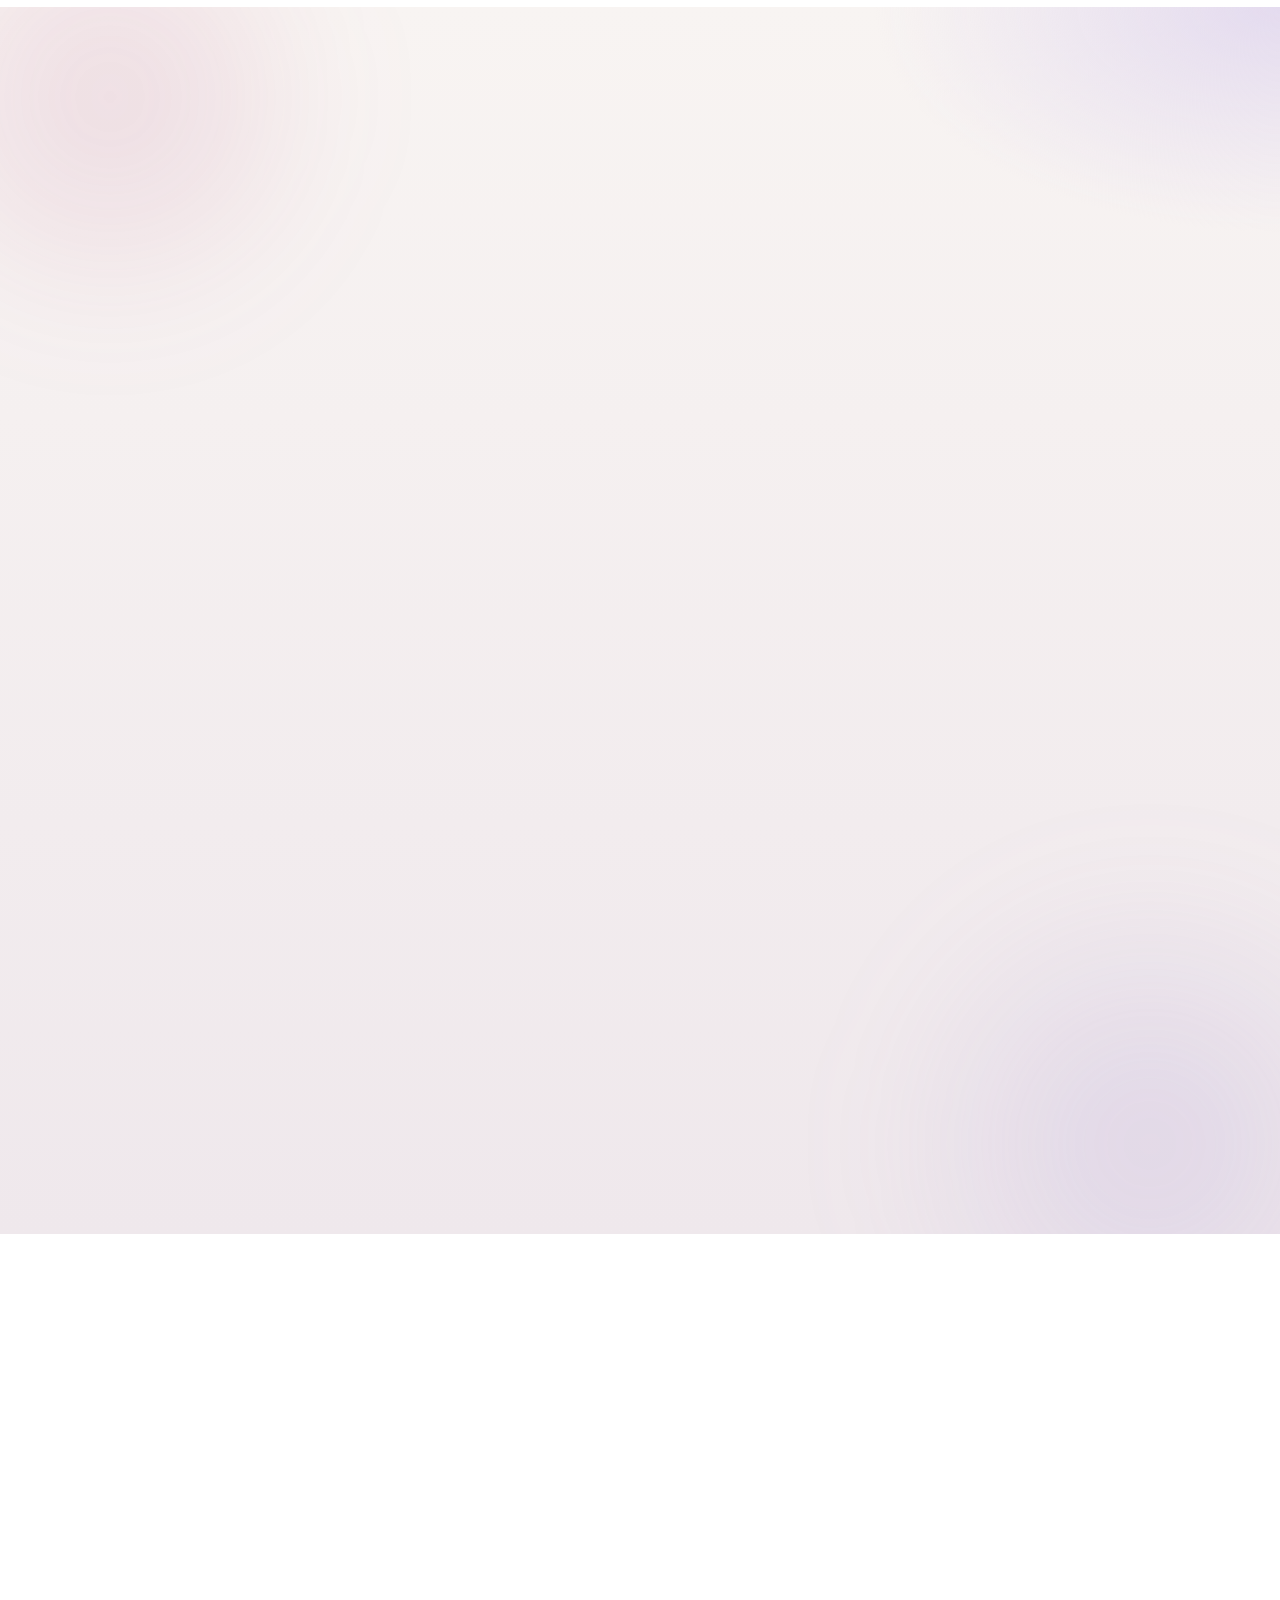
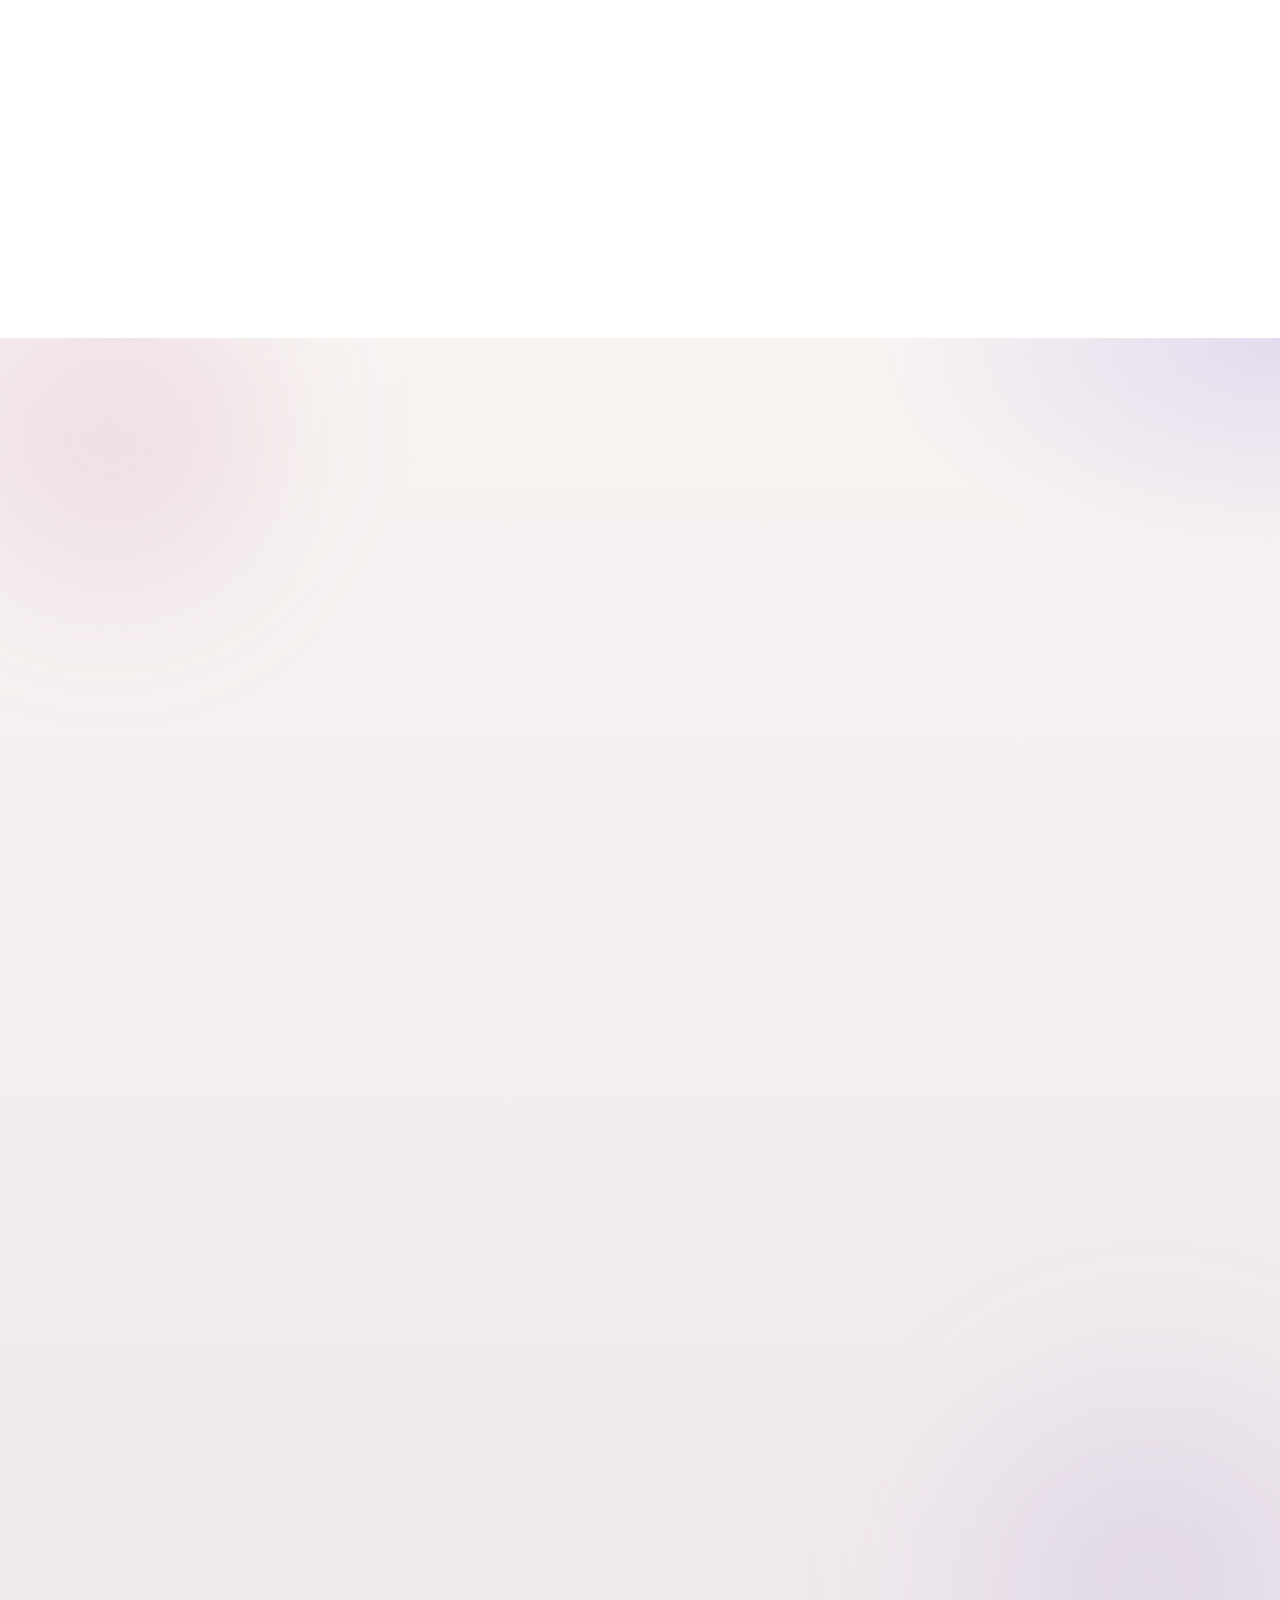
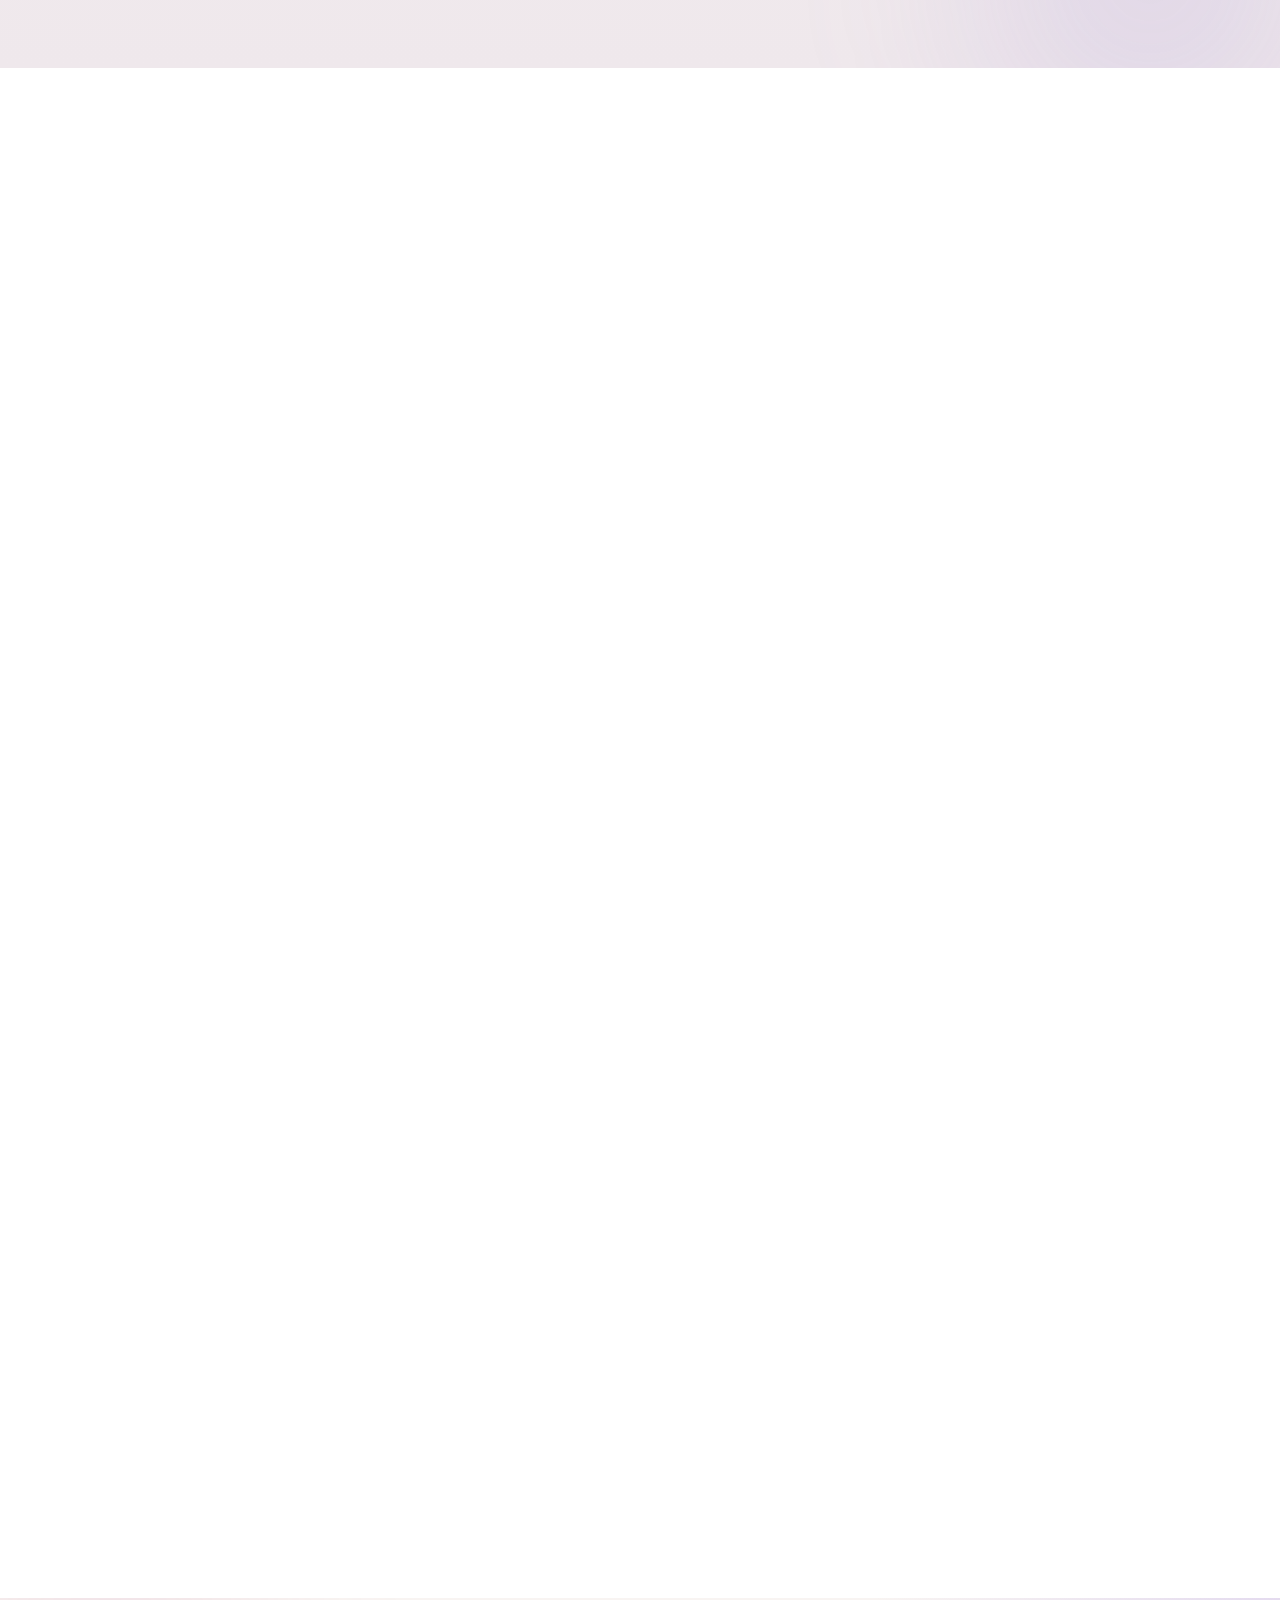
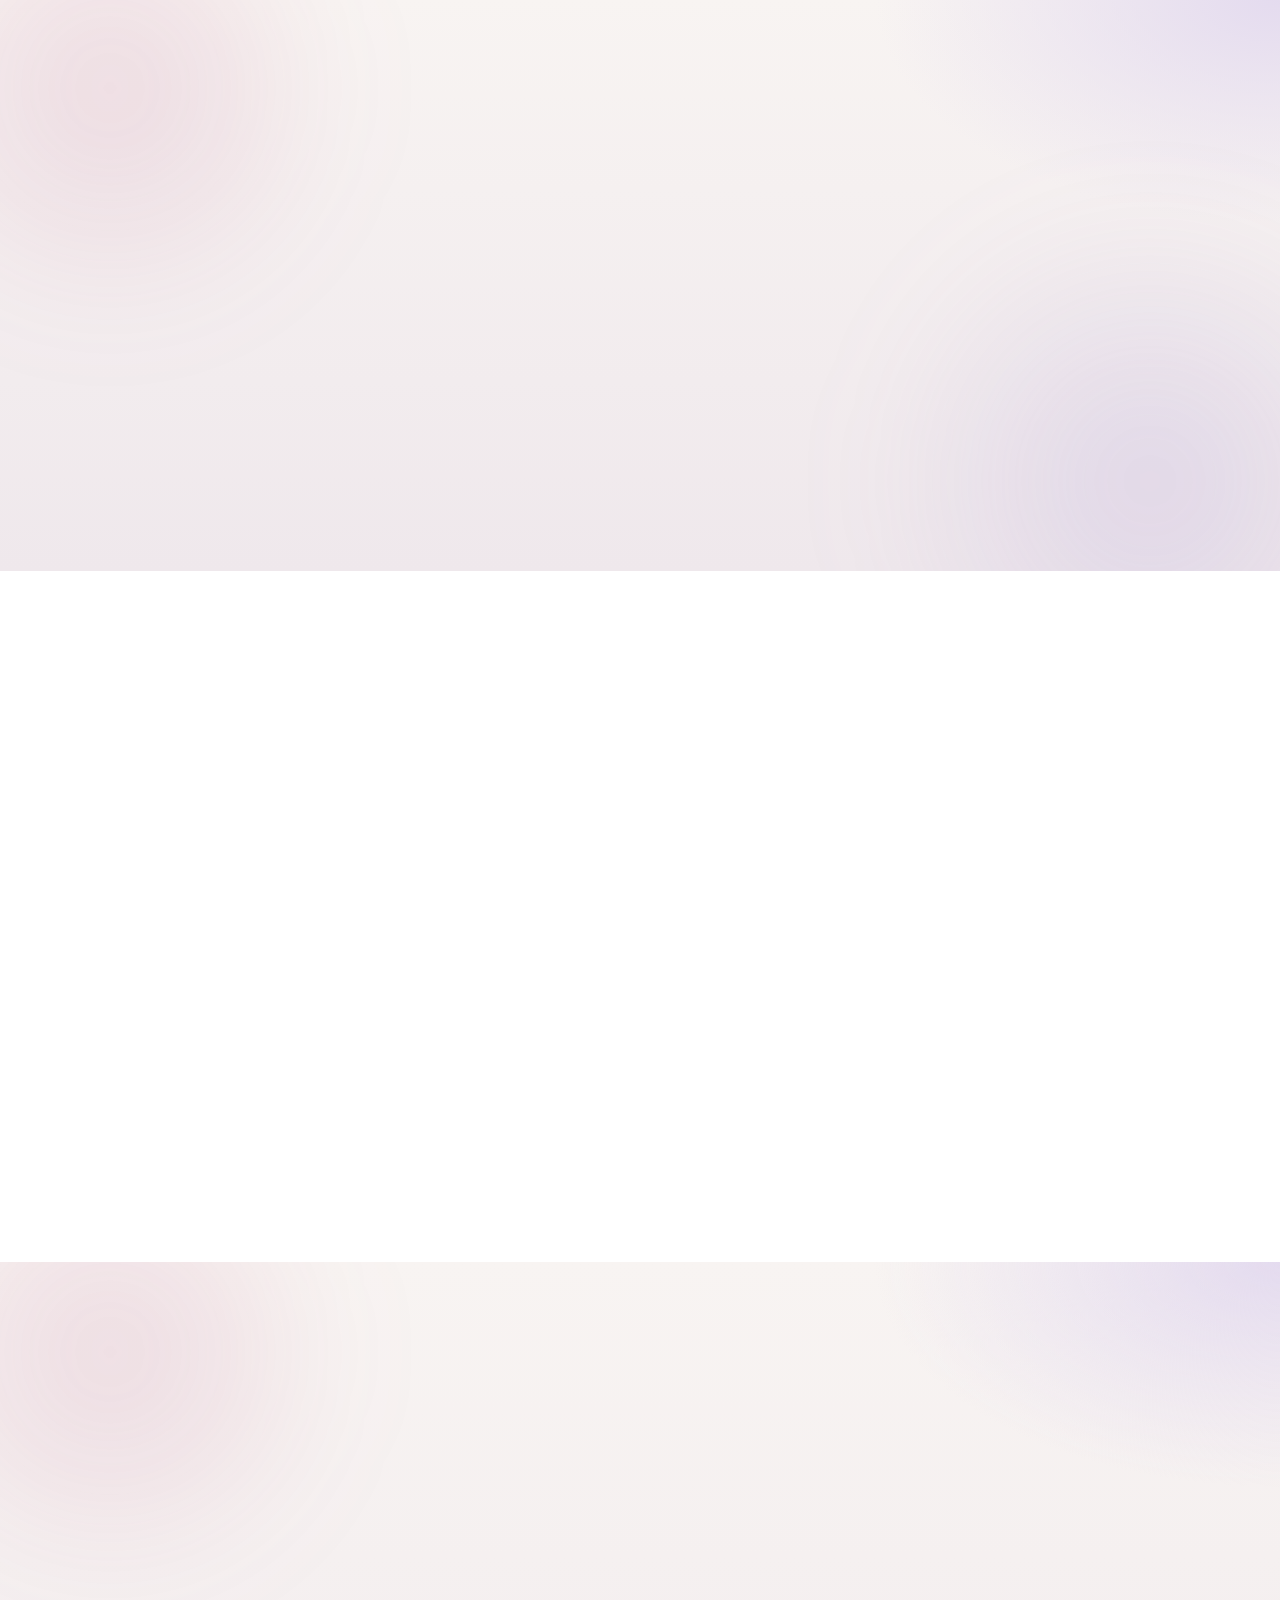
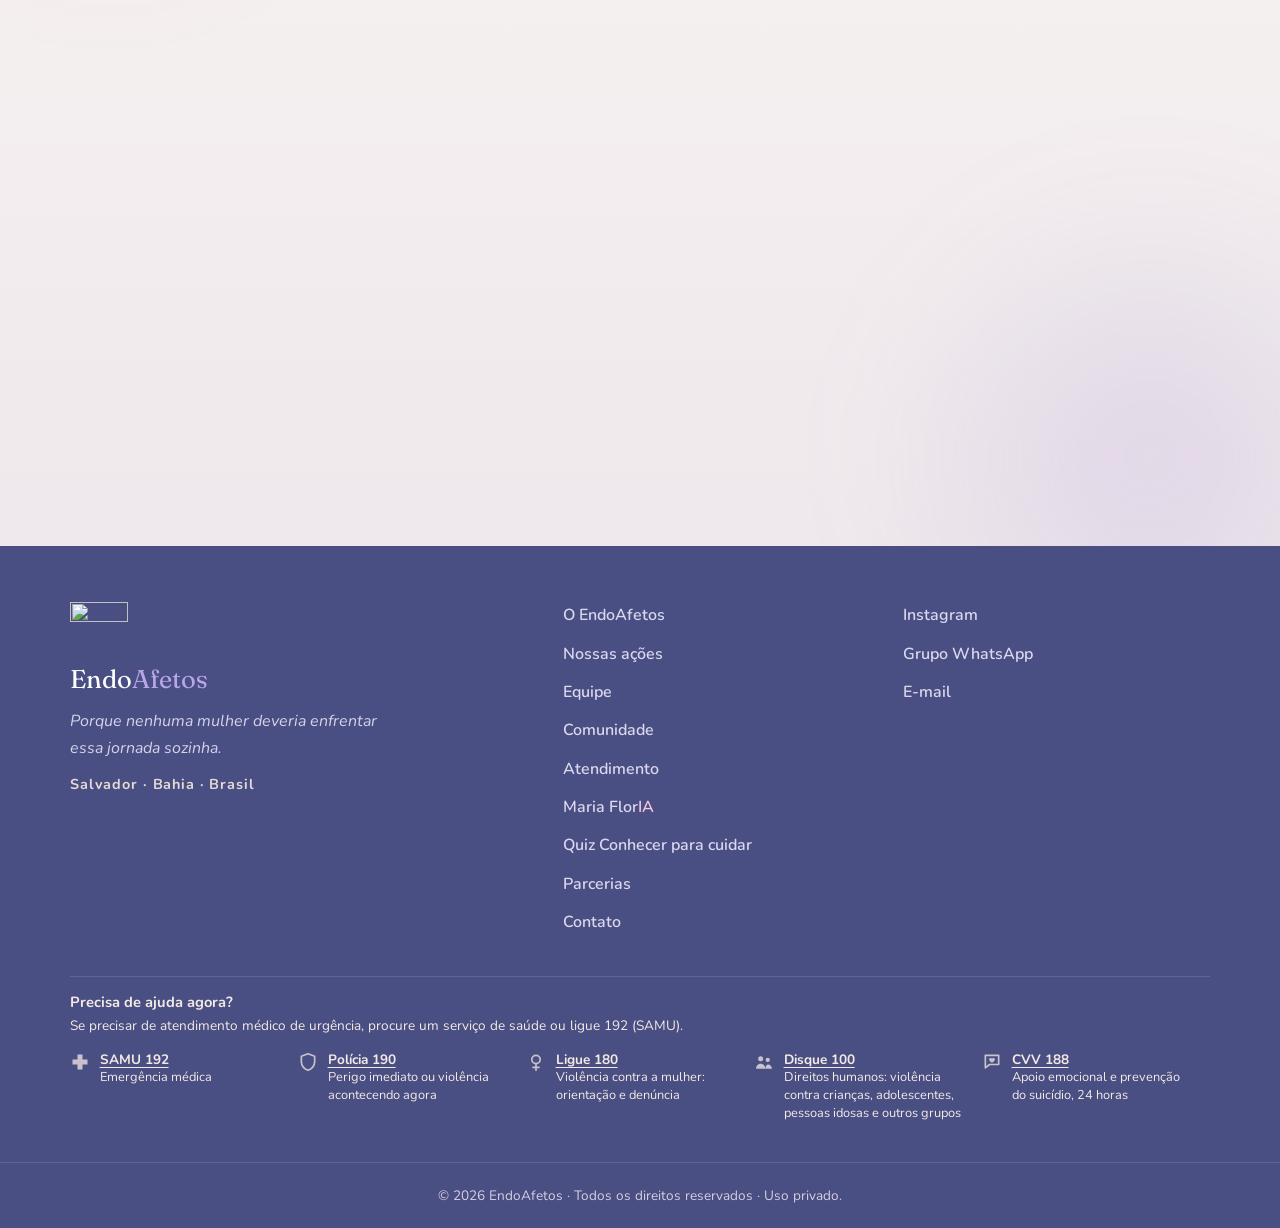
==== commit affe595f: "feat: Maria FlorIA, quiz e parcerias na página inicial, e a página nova /parcerias/ - Menu: Início, " ====
--- a/index.html
+++ b/index.html
@@ -18,7 +18,7 @@
 <!--  SEO PRINCIPAL                                                -->
 <!-- ============================================================= -->
 <title>EndoAfetos | Endometriose e Saúde da Mulher | Salvador</title>
-<meta name="description" content="EndoAfetos: rede de apoio e educação em saúde da mulher com endometriose, infertilidade e reprodução humana, em Salvador-BA. Você não está sozinha." />
+<meta name="description" content="EndoAfetos: rede de apoio, educação em saúde da mulher e inovação para quem enfrenta endometriose e infertilidade, em Salvador-BA. Você não está sozinha." />
 <meta name="keywords" content="Endometriose, Infertilidade, Saúde da Mulher, Educação em Saúde, Saúde Mental Feminina, Psicologia na Endometriose, Rede de Apoio para Endometriose, Autocuidado Feminino, Reprodução Humana, Comunidade para Mulheres com Endometriose, Salvador, Bahia, Brasil" />
 <meta name="author" content="EndoAfetos" />
 <meta name="robots" content="index, follow, max-image-preview:large" />
@@ -42,14 +42,14 @@
 <meta property="og:site_name" content="EndoAfetos" />
 <meta property="og:locale" content="pt_BR" />
 <meta property="og:title" content="EndoAfetos | Rede de Apoio e Educação em Saúde da Mulher" />
-<meta property="og:description" content="Rede de apoio e educação em saúde da mulher, para quem enfrenta endometriose, infertilidade e reprodução humana. Uma comunidade segura em Salvador, Bahia." />
+<meta property="og:description" content="Rede de apoio, educação em saúde da mulher e inovação, para quem enfrenta endometriose, infertilidade e reprodução humana. Uma comunidade segura em Salvador, Bahia." />
 <meta property="og:url" content="https://endoafetos.com.br/" />
 <meta property="og:image" content="https://endoafetos.com.br/assets/logo.jpg" />
 <meta property="og:image:alt" content="EndoAfetos — rede de apoio para mulheres com endometriose" />
 
 <meta name="twitter:card" content="summary_large_image" />
 <meta name="twitter:title" content="EndoAfetos | Rede de Apoio e Educação em Saúde da Mulher" />
-<meta name="twitter:description" content="Rede de apoio e educação em saúde da mulher: endometriose, infertilidade e reprodução humana. Salvador, Bahia." />
+<meta name="twitter:description" content="Rede de apoio, educação em saúde da mulher e inovação: endometriose, infertilidade e reprodução humana. Salvador, Bahia." />
 <meta name="twitter:image" content="https://endoafetos.com.br/assets/logo.jpg" />
 <meta name="twitter:image:alt" content="EndoAfetos — rede de apoio para mulheres com endometriose" />
 
@@ -66,7 +66,7 @@
 <link href="https://fonts.googleapis.com/css2?family=Fraunces:ital,opsz,wght@0,9..144,400;0,9..144,500;0,9..144,600;1,9..144,400&family=Nunito:wght@300;400;500;600;700&display=swap" rel="stylesheet" />
 
 <!-- Estilos -->
-<link rel="stylesheet" href="styles.css?v=20261126" />
+<link rel="stylesheet" href="styles.css?v=20261127" />
 
 <!-- ============================================================= -->
 <!--  DADOS ESTRUTURADOS (JSON-LD)                                 -->
@@ -77,7 +77,7 @@
   "@type": ["Organization", "MedicalOrganization"],
   "name": "EndoAfetos",
   "alternateName": "EndoAfetos — Rede de Apoio e Educação em Saúde da Mulher",
-  "description": "Rede de apoio e educação em saúde da mulher, para quem enfrenta endometriose, infertilidade e reprodução humana. Une ciência, psicologia, saúde mental e autocuidado numa comunidade segura.",
+  "description": "Rede de apoio, educação em saúde da mulher e inovação, para quem enfrenta endometriose, infertilidade e reprodução humana. Une ciência, psicologia, saúde mental, autocuidado e tecnologia numa comunidade segura.",
   "url": "https://endoafetos.com.br/",
   "logo": "https://endoafetos.com.br/assets/logo.png",
   "email": "endoafetos@gmail.com",
@@ -169,12 +169,14 @@
       <span></span><span></span><span></span>
     </button>
 
+    <!-- ==== MENU:INICIO ==== -->
     <ul class="nav__menu" id="navMenu">
-      <li><a href="#sobre">Sobre</a></li>
-      <li><a href="#acoes">Nossas Ações</a></li>
-      <li><a href="#equipe">Equipe</a></li>
-      <li><a href="#encontros">Encontros</a></li>
-      <li><a href="#atendimento">Atendimento</a></li>
+      <li><a href="#inicio">Início</a></li>
+      <li><a href="#sobre">O EndoAfetos</a></li>
+      <li><a href="assistente/"><span aria-hidden="true">Maria Flor<em class="nome__ia">IA</em></span><span class="visually-hidden">Maria Flor</span></a></li>
+      <li><a href="#encontros">Comunidade</a></li>
+      <li><a href="#acoes">Nossas ações</a></li>
+      <li><a href="parcerias/">Parcerias</a></li>
       <li><a href="#contato">Contato</a></li>
       <li>
         <a class="nav__cta" href="https://chat.whatsapp.com/E5Iflq8UeuzA25avrBPejQ?s=qt&amp;p=a&amp;ilr=4&amp;amv=2" target="_blank" rel="noopener noreferrer">
@@ -182,6 +184,7 @@
         </a>
       </li>
     </ul>
+    <!-- ==== MENU:FIM ==== -->
   </nav>
 </header>
 
@@ -192,12 +195,12 @@
     <div class="hero__glow" aria-hidden="true"></div>
     <div class="hero__inner">
       <img src="assets/logo.png" alt="Logotipo EndoAfetos" class="hero__logo" width="120" height="89" />
-      <p class="hero__eyebrow">Rede de apoio &amp; educação em saúde da mulher</p>
+      <p class="hero__eyebrow">Educação em saúde da mulher, acolhimento &amp; inovação</p>
       <h1 class="hero__title">Endo<em>Afetos</em></h1>
       <p class="hero__lead">
         Para quem enfrenta <strong>endometriose</strong>, <strong>infertilidade</strong> e a
-        <strong>reprodução humana</strong>. Unimos ciência, psicologia, saúde mental e autocuidado
-        numa comunidade segura.
+        <strong>reprodução humana</strong>. Unimos ciência, psicologia, saúde mental, autocuidado e tecnologia
+        numa comunidade segura, e levamos esse trabalho também a empresas, serviços de saúde e eventos.
       </p>
       <p class="hero__tagline">Porque nenhuma mulher deveria enfrentar essa jornada sozinha.</p>
       <div class="hero__actions">
@@ -212,6 +215,44 @@
     </div>
   </section>
 
+  <!-- ==== DESTAQUES:INICIO ==== -->
+  <!-- ===================== CAMINHOS (assistente, quiz e parcerias) ===================== -->
+  <!-- Gerado por gerar-site-institucional.mjs a partir de site/destaques.html.txt: não edite entre os marcadores. -->
+  <section class="section caminhos" id="caminhos" aria-labelledby="titulo-caminhos">
+    <div class="container">
+      <div class="section__head reveal">
+        <span class="kicker">Novidades</span>
+        <h2 id="titulo-caminhos">Novos caminhos para cuidar com informação e afeto</h2>
+        <p>Educação em saúde e tecnologia para as mulheres, e parcerias para as instituições que cuidam delas.</p>
+      </div>
+      <div class="caminhos__grade">
+        <article class="caminho caminho--assistente reveal">
+          <img class="caminho__avatar" src="assets/logo.png" alt="" width="64" height="47" loading="lazy" />
+          <p class="caminho__selo">Versão beta</p>
+          <p class="caminho__tipo">Assistente virtual</p>
+          <h3><span aria-hidden="true">Maria Flor<em class="nome__ia">IA</em></span><span class="visually-hidden">Maria Flor</span></h3>
+          <p>A assistente virtual da EndoAfetos conversa por escrito e compartilha informação educativa sobre endometriose, a partir do conteúdo preparado pela nossa equipe.</p>
+          <p class="caminho__nota">Para conversar, é preciso ter conta, com 18 anos ou mais. Ela não faz diagnóstico e não substitui a consulta com profissionais de saúde.</p>
+          <a class="btn btn--primary" href="assistente/"><span>Conhecer a <span aria-hidden="true">Maria Flor<em class="nome__ia">IA</em></span><span class="visually-hidden">Maria Flor</span></span></a>
+        </article>
+        <article class="caminho reveal">
+          <p class="caminho__tipo">Quiz</p>
+          <h3>Conhecer para cuidar</h3>
+          <p>Oito perguntas sobre endometriose, com a explicação de cada resposta: um jeito leve de aprender e de conversar sobre o assunto.</p>
+          <p class="caminho__nota">É educativo: não é diagnóstico e não substitui a consulta com profissionais de saúde.</p>
+          <a class="btn btn--ghost" href="quiz/">Fazer o quiz</a>
+        </article>
+        <article class="caminho reveal">
+          <p class="caminho__tipo">Para instituições</p>
+          <h3>Parcerias e soluções institucionais</h3>
+          <p>Rodas de conversa, oficinas, palestras e capacitação para empresas, serviços de saúde e eventos, e a <span aria-hidden="true">Maria Flor<em class="nome__ia">IA</em></span><span class="visually-hidden">Maria Flor</span> como solução de inovação.</p>
+          <a class="btn btn--ghost" href="parcerias/">Conhecer as parcerias</a>
+        </article>
+      </div>
+    </div>
+  </section>
+  <!-- ==== DESTAQUES:FIM ==== -->
+
   <!-- ===================== SOBRE ===================== -->
   <section class="section" id="sobre">
     <div class="container">
@@ -241,6 +282,12 @@
             Por meio de encontros on-line e presenciais, materiais educativos, conteúdos digitais e da integração
             com profissionais de diferentes áreas, oferecemos um cuidado contínuo e multidisciplinar, conectando
             mulheres, especialistas e informação de qualidade.
+          </p>
+          <p>
+            Em junho de 2026, o EndoAfetos foi aprovado no FLOW como startup de tecnologia e acolhimento e passou a
+            unir esse cuidado à inovação, com soluções digitais de educação em saúde, como a nossa assistente
+            virtual. Desde 2025, também levamos rodas de conversa, oficinas e palestras a empresas, serviços de saúde
+            e eventos.
           </p>
         </div>
 
@@ -275,6 +322,11 @@
           <h3>Rede &amp; pertencimento</h3>
           <p>Encontros on-line e presenciais que conectam mulheres, especialistas e informação de qualidade.</p>
         </article>
+        <article class="feature reveal">
+          <span class="feature__icon" aria-hidden="true">💡</span>
+          <h3>Tecnologia &amp; inovação</h3>
+          <p>Assistente virtual e quiz educativo, em linguagem acessível, para levar informação de qualidade a mais mulheres.</p>
+        </article>
       </div>
     </div>
   </section>
@@ -333,6 +385,7 @@
       </div>
 
       <p class="tl-continuous reveal"><span aria-hidden="true">🌻</span> <strong>Ações contínuas:</strong> conteúdos de conscientização no Instagram e grupo de WhatsApp para apoio e troca entre as participantes.</p>
+      <p class="chamada-parcerias reveal">Quer levar uma roda de conversa, uma oficina ou uma palestra para a sua instituição? <a href="parcerias/">Conheça as parcerias</a>.</p>
     </div>
   </section>
 
@@ -601,6 +654,9 @@
             <a class="contact-line" href="https://chat.whatsapp.com/E5Iflq8UeuzA25avrBPejQ?s=qt&amp;p=a&amp;ilr=4&amp;amv=2" target="_blank" rel="noopener noreferrer">
               <span aria-hidden="true">💬</span> Grupo no WhatsApp
             </a>
+            <a class="contact-line" href="parcerias/">
+              <span aria-hidden="true">🤝</span> Parcerias institucionais
+            </a>
           </article>
         </div>
 
@@ -626,15 +682,19 @@
       <p class="footer__tag">Porque nenhuma mulher deveria enfrentar essa jornada sozinha.</p>
       <p class="footer__geo">Salvador · Bahia · Brasil</p>
     </div>
+    <!-- ==== NAVEGACAO:INICIO ==== -->
     <nav class="footer__nav" aria-label="Navegação do rodapé">
-      <a href="#sobre">Sobre</a>
-      <a href="#acoes">Nossas Ações</a>
+      <a href="#sobre">O EndoAfetos</a>
+      <a href="#acoes">Nossas ações</a>
       <a href="#equipe">Equipe</a>
-      <a href="#encontros">Encontros</a>
-      <a href="#depoimentos">Depoimentos</a>
+      <a href="#encontros">Comunidade</a>
       <a href="#atendimento">Atendimento</a>
+      <a href="assistente/"><span aria-hidden="true">Maria Flor<em class="nome__ia">IA</em></span><span class="visually-hidden">Maria Flor</span></a>
+      <a href="quiz/">Quiz Conhecer para cuidar</a>
+      <a href="parcerias/">Parcerias</a>
       <a href="#contato">Contato</a>
     </nav>
+    <!-- ==== NAVEGACAO:FIM ==== -->
     <div class="footer__social">
       <a href="https://www.instagram.com/endoafetos?igsh=b2N2YWlhNDV5cjNh" target="_blank" rel="noopener noreferrer">Instagram</a>
       <a href="https://chat.whatsapp.com/E5Iflq8UeuzA25avrBPejQ?s=qt&amp;p=a&amp;ilr=4&amp;amv=2" target="_blank" rel="noopener noreferrer">Grupo WhatsApp</a>
--- a/styles.css
+++ b/styles.css
@@ -52,7 +52,12 @@
 a { color: var(--rose-dark); text-decoration: none; transition: color .2s ease; }
 a:hover { color: var(--rose); }
 :focus-visible { outline: 3px solid var(--rose-dark); outline-offset: 2px; border-radius: 4px; }
-.footer :focus-visible, .btn--primary:focus-visible, .nav__cta:focus-visible, .to-top:focus-visible { outline-color: var(--accent-light); }
+/* O lilás claro só sobre o rodapé escuro; nos botões, que ficam sobre fundo claro, o contorno é o rosa escuro, afastado
+   do botão (o lilás dava menos de 3 para 1 no fundo claro). */
+.footer :focus-visible { outline-color: var(--accent-light); }
+.btn--primary:focus-visible, .nav__cta:focus-visible { outline-color: var(--rose-dark); outline-offset: 3px; }
+.to-top:focus-visible { outline-color: var(--rose-dark); outline-offset: 3px; box-shadow: 0 0 0 3px #fff, var(--shadow); }
+.btn[hidden] { display: none; }
 h1, h2, h3 { font-family: var(--serif); font-weight: 500; line-height: 1.15; margin: 0 0 .4em; color: var(--ink); }
 p { margin: 0 0 1em; }
 
@@ -109,7 +114,8 @@
 }
 .nav {
   height: var(--header-h);
-  width: min(100% - 2.5rem, var(--maxw));
+  /* Em rem, como o ponto de quebra do menu (em em): os dois crescem com a letra do navegador. 71.25rem = 1140px. */
+  width: min(100% - 2.5rem, 71.25rem);
   margin-inline: auto;
   display: flex; align-items: center; justify-content: space-between;
   gap: 1rem;
@@ -120,10 +126,10 @@
 .nav__name em { font-style: normal; color: var(--rose); }
 
 .nav__menu {
-  display: flex; align-items: center; gap: 1.6rem;
+  display: flex; align-items: center; gap: 1.25rem;
   list-style: none; margin: 0; padding: 0;
 }
-.nav__menu a { font-weight: 600; font-size: .98rem; color: var(--ink); position: relative; }
+.nav__menu a { font-weight: 600; font-size: .98rem; color: var(--ink); position: relative; white-space: nowrap; }
 .nav__menu a:not(.nav__cta)::after {
   content: ""; position: absolute; left: 0; bottom: -6px;
   width: 0; height: 2px; border-radius: 2px; background: var(--rose);
@@ -131,6 +137,8 @@
 }
 .nav__menu a:not(.nav__cta):hover { color: var(--rose-dark); }
 .nav__menu a:not(.nav__cta):hover::after { width: 100%; }
+.nav__menu a[aria-current="page"] { color: var(--rose-dark); }
+.nav__menu a[aria-current="page"]::after { width: 100%; }
 .nav__cta {
   background: linear-gradient(135deg, var(--rose) 0%, var(--lavender) 100%);
   color: #fff !important; padding: .55rem 1.15rem; border-radius: 999px;
@@ -501,8 +509,11 @@
 /* =============================================================
    ANIMAÇÃO DE ENTRADA (reveal on scroll)
    ============================================================= */
-.reveal { opacity: 0; transform: translateY(24px); transition: opacity .7s ease, transform .7s ease; }
-.reveal.is-visible { opacity: 1; transform: none; }
+/* Só esconde para animar quando há script: sem ele (ou num navegador que não conhece "scripting"), tudo aparece. */
+@media (scripting: enabled) {
+  .reveal { opacity: 0; transform: translateY(24px); transition: opacity .7s ease, transform .7s ease; }
+  .reveal.is-visible { opacity: 1; transform: none; }
+}
 
 /* =============================================================
    NOVAS SEÇÕES — trajetória, atendimento, galeria, depoimentos
@@ -601,7 +612,9 @@
   .footer__brand { grid-column: 1 / -1; }
 }
 
-@media (max-width: 940px) {
+/* Desde 26/11 o menu tem 7 itens e o botão do grupo: abaixo de 73.75em (1180px com a letra padrão) ele vira o botão de
+   menu. Fechado, ele sai da tela e da ordem do Tab (visibility), e só some depois de subir. */
+@media (max-width: 73.75em) {
   .nav__toggle { display: flex; }
   .nav__menu {
     position: fixed; inset: var(--header-h) 0 auto 0;
@@ -609,10 +622,10 @@
     background: var(--cream); border-bottom: 1px solid var(--line);
     padding: .5rem 1.25rem 1.25rem;
     box-shadow: var(--shadow);
-    transform: translateY(-140%); transition: transform .35s ease;
+    transform: translateY(-140%); visibility: hidden; transition: transform .35s ease, visibility 0s linear .35s;
     max-height: calc(100vh - var(--header-h)); overflow-y: auto;
   }
-  .nav__menu.is-open { transform: translateY(0); }
+  .nav__menu.is-open { transform: translateY(0); visibility: visible; transition: transform .35s ease, visibility 0s; }
   .nav__menu li { border-bottom: 1px solid var(--line); }
   .nav__menu li:last-child { border-bottom: 0; padding-top: .8rem; }
   .nav__menu a { display: block; padding: .9rem .2rem; }
@@ -626,6 +639,147 @@
   .hero__actions .btn { width: 100%; }
 }
 
+/* =============================================================
+   NOME DA ASSISTENTE (26/11): o "IA" em destaque, como o "Afetos"
+   de EndoAfetos. O nome vem do gerador (gerar-site-institucional.mjs).
+   ============================================================= */
+.nome__ia { font-style: normal; color: var(--rose); }
+.btn--primary .nome__ia { color: #ffe9f3; }
+.footer .nome__ia { color: #f2c6dc; }
+
+/* =============================================================
+   CAMINHOS (26/11): a assistente, o quiz e as parcerias, logo
+   depois da abertura da página inicial
+   ============================================================= */
+.caminhos { padding-top: clamp(2.5rem, 6vw, 4rem); }
+.caminhos + .section { border-top: 1px solid var(--line); }
+.caminhos__grade { display: grid; grid-template-columns: 1.35fr 1fr 1fr; gap: 1.4rem; align-items: stretch; }
+.caminho {
+  display: flex; flex-direction: column; align-items: flex-start;
+  background: var(--cream); border: 1px solid var(--line); border-radius: var(--radius);
+  padding: 2rem 1.7rem;
+  background-image: linear-gradient(180deg, rgba(255, 255, 255, .7) 0%, rgba(233, 225, 235, .45) 100%);
+  box-shadow: inset 0 1px 0 rgba(255, 255, 255, .85), 0 3px 8px -3px rgba(73, 79, 131, .22), 0 24px 48px -16px rgba(73, 79, 131, .46);
+  transition: opacity .7s ease, transform .3s ease, box-shadow .3s ease;
+}
+.caminho:hover { transform: translateY(-4px); }
+.caminho h3 { font-size: 1.5rem; margin-bottom: .5rem; }
+/* Texto do cartão na cor principal: o cinza não chega a 4,5 para 1 no pé do degradê. Os rótulos têm classe própria. */
+.caminho > p:not([class]) { color: var(--ink); font-size: .98rem; }
+.caminho .btn { margin-top: auto; }
+.caminho .caminho__tipo {
+  text-transform: uppercase; letter-spacing: .16em; font-size: .72rem; font-weight: 800;
+  color: var(--rose-dark); margin: 0 0 .4rem;
+}
+.caminho .caminho__selo {
+  display: inline-block; margin: 0 0 1rem; padding: .25rem .75rem; border-radius: 999px;
+  background: var(--surface); border: 1px solid var(--rose-soft);
+  font-size: .75rem; font-weight: 800; letter-spacing: .04em; color: var(--rose-dark);
+}
+.caminho .caminho__nota { font-size: .88rem; color: var(--ink); }
+.caminho--assistente {
+  background-image: linear-gradient(150deg, #fff 0%, var(--gold-soft) 55%, var(--rose-soft) 100%);
+  border-color: var(--rose-soft);
+}
+.caminho__avatar { width: 64px; height: auto; margin-bottom: .9rem; filter: drop-shadow(0 8px 16px rgba(122, 74, 82, .25)); }
+
+/* Sobre o fim das seções em tom (--cream-2), o cinza (--ink-soft) não chega a 4,5 para 1: ali o texto vai na cor principal. */
+.section--tint .section__head p, .section--tint .tl-continuous, .interesse__direto { color: var(--ink); }
+
+/* Chamada para as parcerias no fim da trajetória */
+.chamada-parcerias { max-width: 820px; margin: 1.4rem auto 0; text-align: center; color: var(--ink); font-weight: 600; }
+.chamada-parcerias a { font-weight: 800; text-decoration: underline; text-decoration-thickness: 1px; text-underline-offset: 3px; }
+
+/* =============================================================
+   PÁGINA DE PARCERIAS (26/11)
+   ============================================================= */
+.hero--pagina { padding-bottom: clamp(4.5rem, 8vw, 6.5rem); }
+.hero--pagina .hero__title { font-size: clamp(2.1rem, 5.6vw, 3.4rem); }
+
+.feature--texto { text-align: left; }
+.feature--texto h3 { font-size: 1.2rem; }
+.feature__exemplo { margin-top: .8rem !important; font-size: .88rem !important; color: var(--rose-dark) !important; font-weight: 600; }
+
+/* A assistente para as instituições */
+.inovacao { display: grid; grid-template-columns: 1fr 1fr; gap: 2.5rem; align-items: start; }
+.inovacao__texto .prose { max-width: none; margin-inline: 0; }
+.inovacao__texto .btn { margin: .4rem .6rem .4rem 0; }
+.recursos { list-style: none; margin: 0; padding: 0; display: grid; gap: 1rem; }
+.recurso {
+  background: var(--surface); border: 1px solid var(--line); border-left: 5px solid var(--rose);
+  border-radius: var(--radius-sm); padding: 1.2rem 1.3rem;
+  box-shadow: 0 16px 34px -22px rgba(73, 79, 131, .45);
+}
+.recurso h3 { font-size: 1.2rem; margin-bottom: .3rem; }
+.recurso p { color: var(--ink-soft); margin: 0; font-size: .96rem; }
+.recurso__estado {
+  display: inline-block; margin-left: .4rem; padding: .1rem .6rem; border-radius: 999px; vertical-align: middle;
+  background: var(--gold-soft); color: var(--ink); font-family: var(--sans); font-size: .72rem; font-weight: 800; letter-spacing: .04em;
+}
+.aviso-cuidado { margin-top: 1.4rem; }
+
+/* Para quem */
+.segmentos { display: grid; grid-template-columns: repeat(auto-fit, minmax(min(100%, 250px), 1fr)); gap: 1.2rem; }
+.segmento { background: var(--surface); border: 1px solid var(--line); border-radius: var(--radius-sm); padding: 1.4rem 1.3rem; }
+.segmento h3 { font-size: 1.15rem; margin-bottom: .3rem; }
+.segmento p { color: var(--ink-soft); font-size: .95rem; margin: 0; }
+
+/* Como trabalhamos */
+.passos {
+  counter-reset: passo; list-style: none; margin: 0; padding: 0;
+  display: grid; grid-template-columns: repeat(auto-fit, minmax(min(100%, 220px), 1fr)); gap: 1.2rem;
+}
+.passos li {
+  counter-increment: passo; background: var(--surface); border: 1px solid var(--line);
+  border-radius: var(--radius-sm); padding: 1.5rem 1.3rem 1.3rem;
+}
+.passos li::before {
+  content: counter(passo); display: grid; place-items: center; width: 2.2rem; height: 2.2rem; margin-bottom: .8rem;
+  border-radius: 50%; background: var(--rose-dark); color: #fff; font-weight: 800;
+}
+.passos h3 { font-size: 1.15rem; margin-bottom: .3rem; }
+.passos p { color: var(--ink-soft); font-size: .95rem; margin: 0; }
+
+/* Formulário de interesse */
+.interesse {
+  max-width: 780px; margin-inline: auto; padding: clamp(1.4rem, 4vw, 2.4rem);
+  background: var(--surface); border: 1px solid var(--line); border-radius: var(--radius);
+  box-shadow: 0 3px 8px -3px rgba(73, 79, 131, .22), 0 24px 48px -16px rgba(73, 79, 131, .46);
+}
+.interesse__grade { display: grid; grid-template-columns: 1fr 1fr; gap: 1.1rem 1.2rem; }
+.campo { display: flex; flex-direction: column; gap: .35rem; margin: 0; min-width: 0; }
+.campo--largo { grid-column: 1 / -1; }
+.campo > label, .campo > legend { font-weight: 700; font-size: .95rem; color: var(--ink); padding: 0; }
+.opcional { font-weight: 500; color: var(--ink-soft); }
+.campo input, .campo select, .campo textarea {
+  width: 100%; min-height: 48px; padding: .7rem .9rem;
+  font: inherit; font-size: 1rem; color: var(--ink);
+  background: var(--cream); border: 1.5px solid #8a7f8c; border-radius: var(--radius-sm);
+}
+.campo textarea { min-height: 7.5rem; resize: vertical; }
+.campo input:focus-visible, .campo select:focus-visible, .campo textarea:focus-visible { border-color: var(--rose-dark); outline-offset: 1px; }
+fieldset.campo { border: 0; padding: 0; }
+.opcoes { display: grid; grid-template-columns: 1fr 1fr; gap: .1rem 1.2rem; margin-top: .2rem; }
+.opcao { display: flex; align-items: flex-start; gap: .6rem; min-height: 44px; padding: .4rem 0; font-weight: 600; color: var(--ink); cursor: pointer; }
+.opcao input { flex: none; width: 1.15rem; height: 1.15rem; min-height: 0; margin: .3rem 0 0; accent-color: var(--rose); }
+.interesse__aviso { margin: 1.3rem 0 1rem; font-size: .9rem; color: var(--ink-soft); }
+.interesse__acoes { display: flex; flex-wrap: wrap; gap: .8rem; }
+.interesse__erro { margin: 1rem 0 0; font-weight: 700; color: var(--rose-dark); }
+.interesse__situacao { margin: 1rem 0 0; font-weight: 600; color: var(--ink); }
+/* Os avisos ficam sempre na página, vazios, para o leitor de tela anunciar quando o texto chega. */
+.interesse__erro:empty, .interesse__situacao:empty { margin: 0; }
+.interesse__direto { max-width: 780px; margin: 1.4rem auto 0; text-align: center; }
+.interesse__direto a { font-weight: 700; }
+
+@media (max-width: 900px) {
+  .caminhos__grade { grid-template-columns: 1fr; }
+  .inovacao { grid-template-columns: 1fr; gap: 2rem; }
+}
+@media (max-width: 640px) {
+  .interesse__grade, .opcoes { grid-template-columns: 1fr; }
+  .interesse__acoes .btn { width: 100%; }
+}
+
 /* Acessibilidade: respeitar preferências de movimento */
 @media (prefers-reduced-motion: reduce) {
   * { animation: none !important; scroll-behavior: auto !important; }
